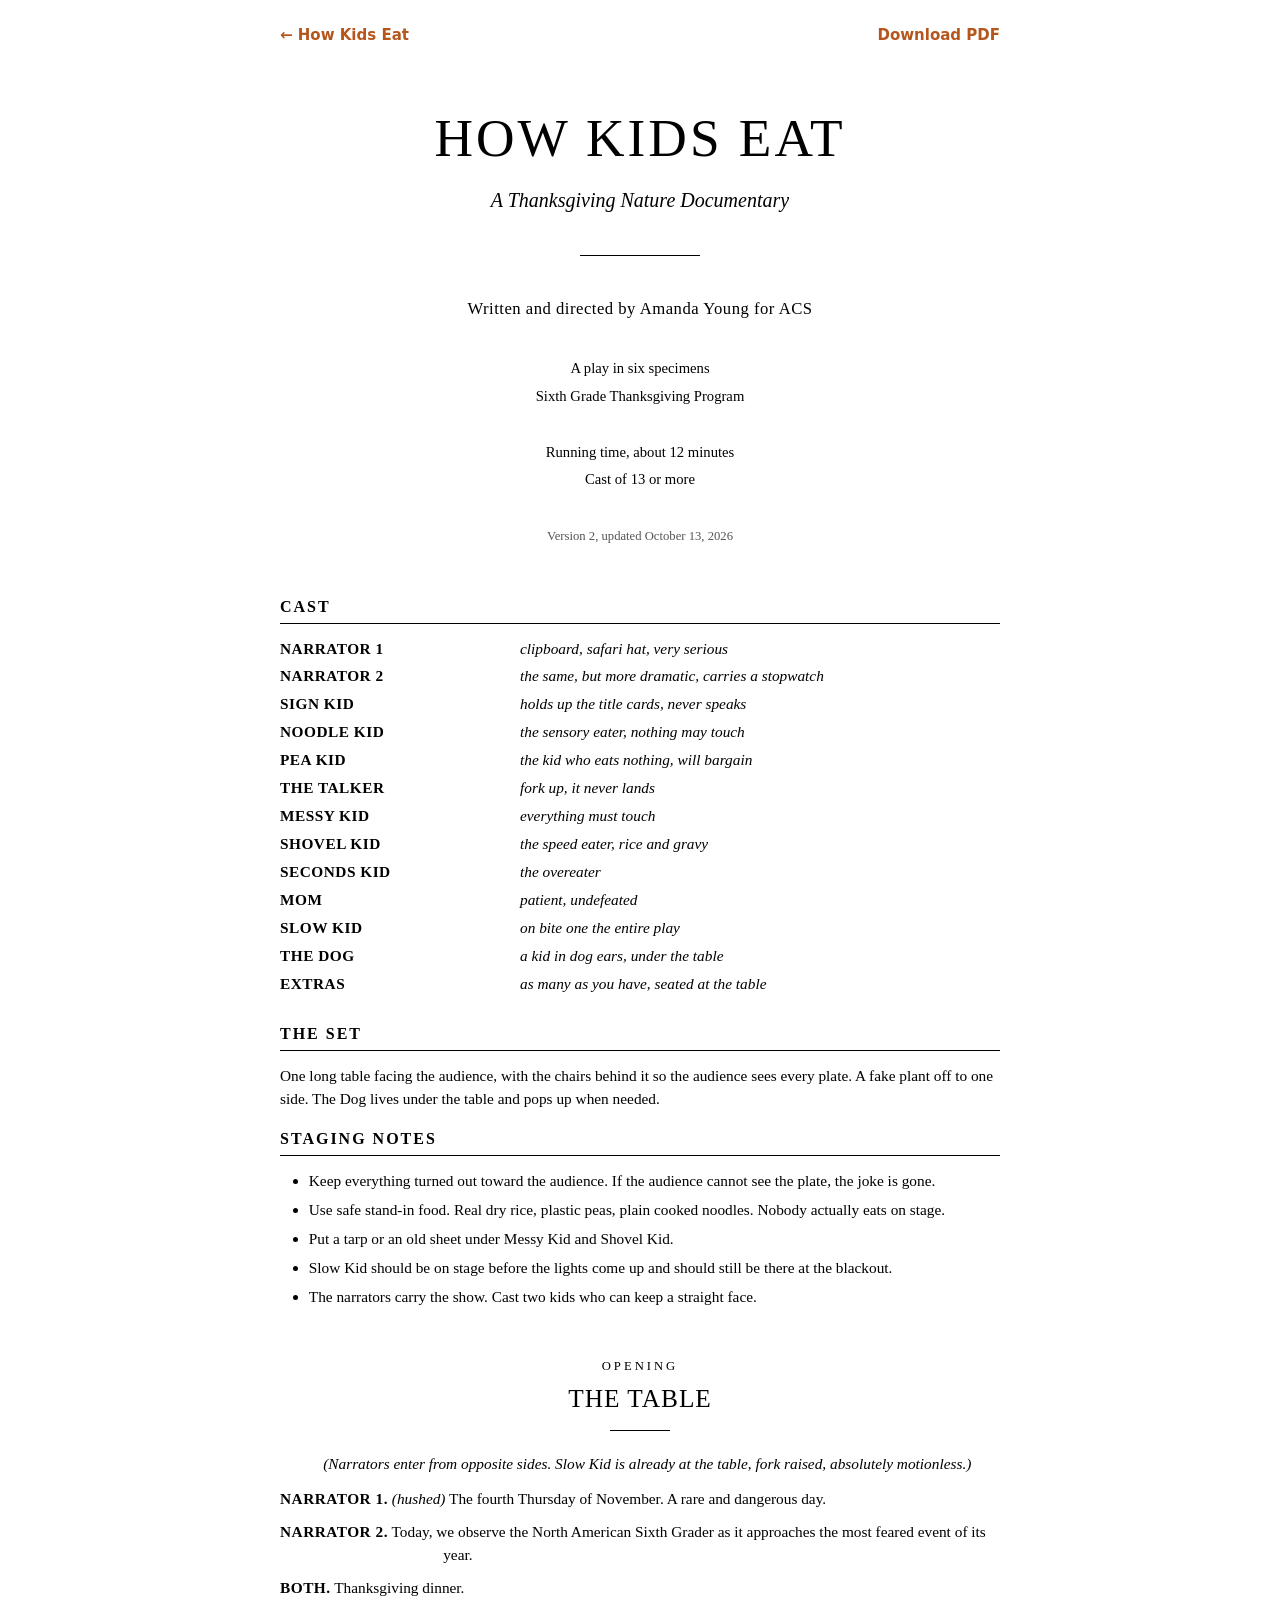
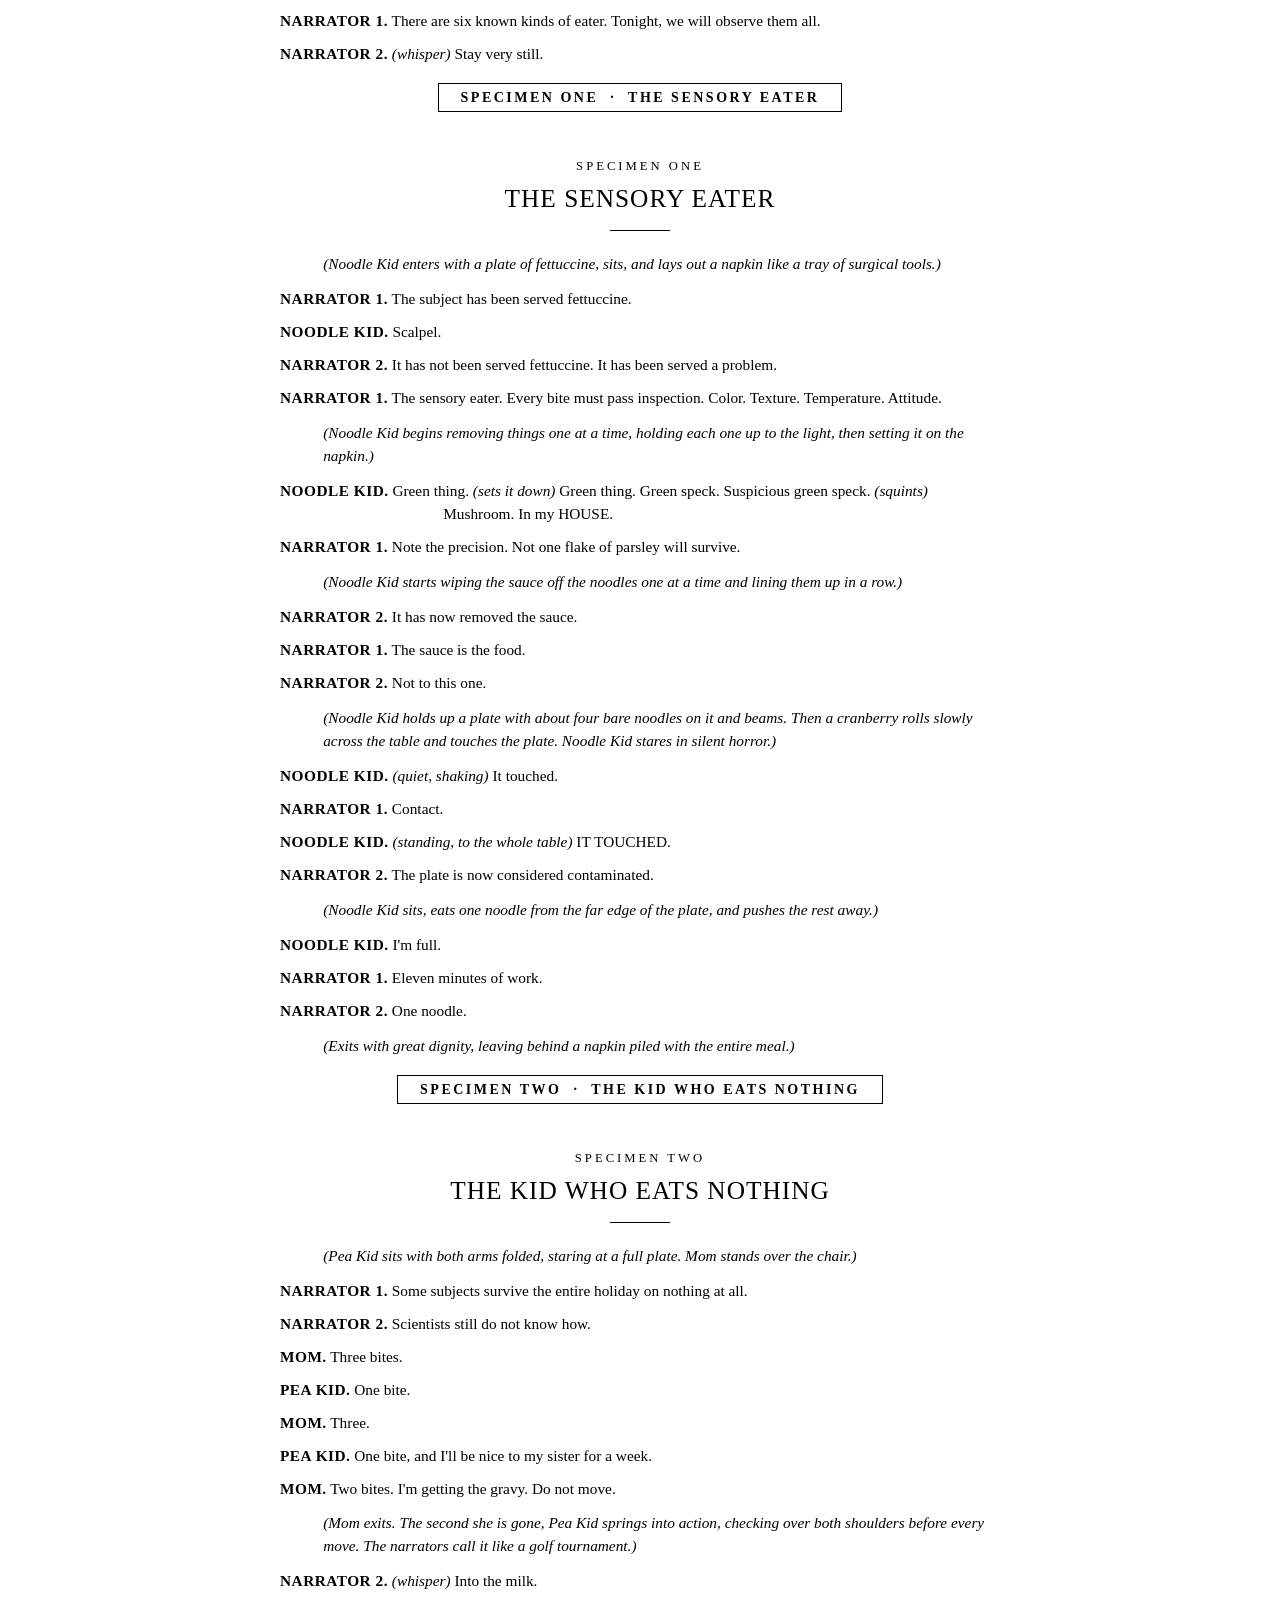
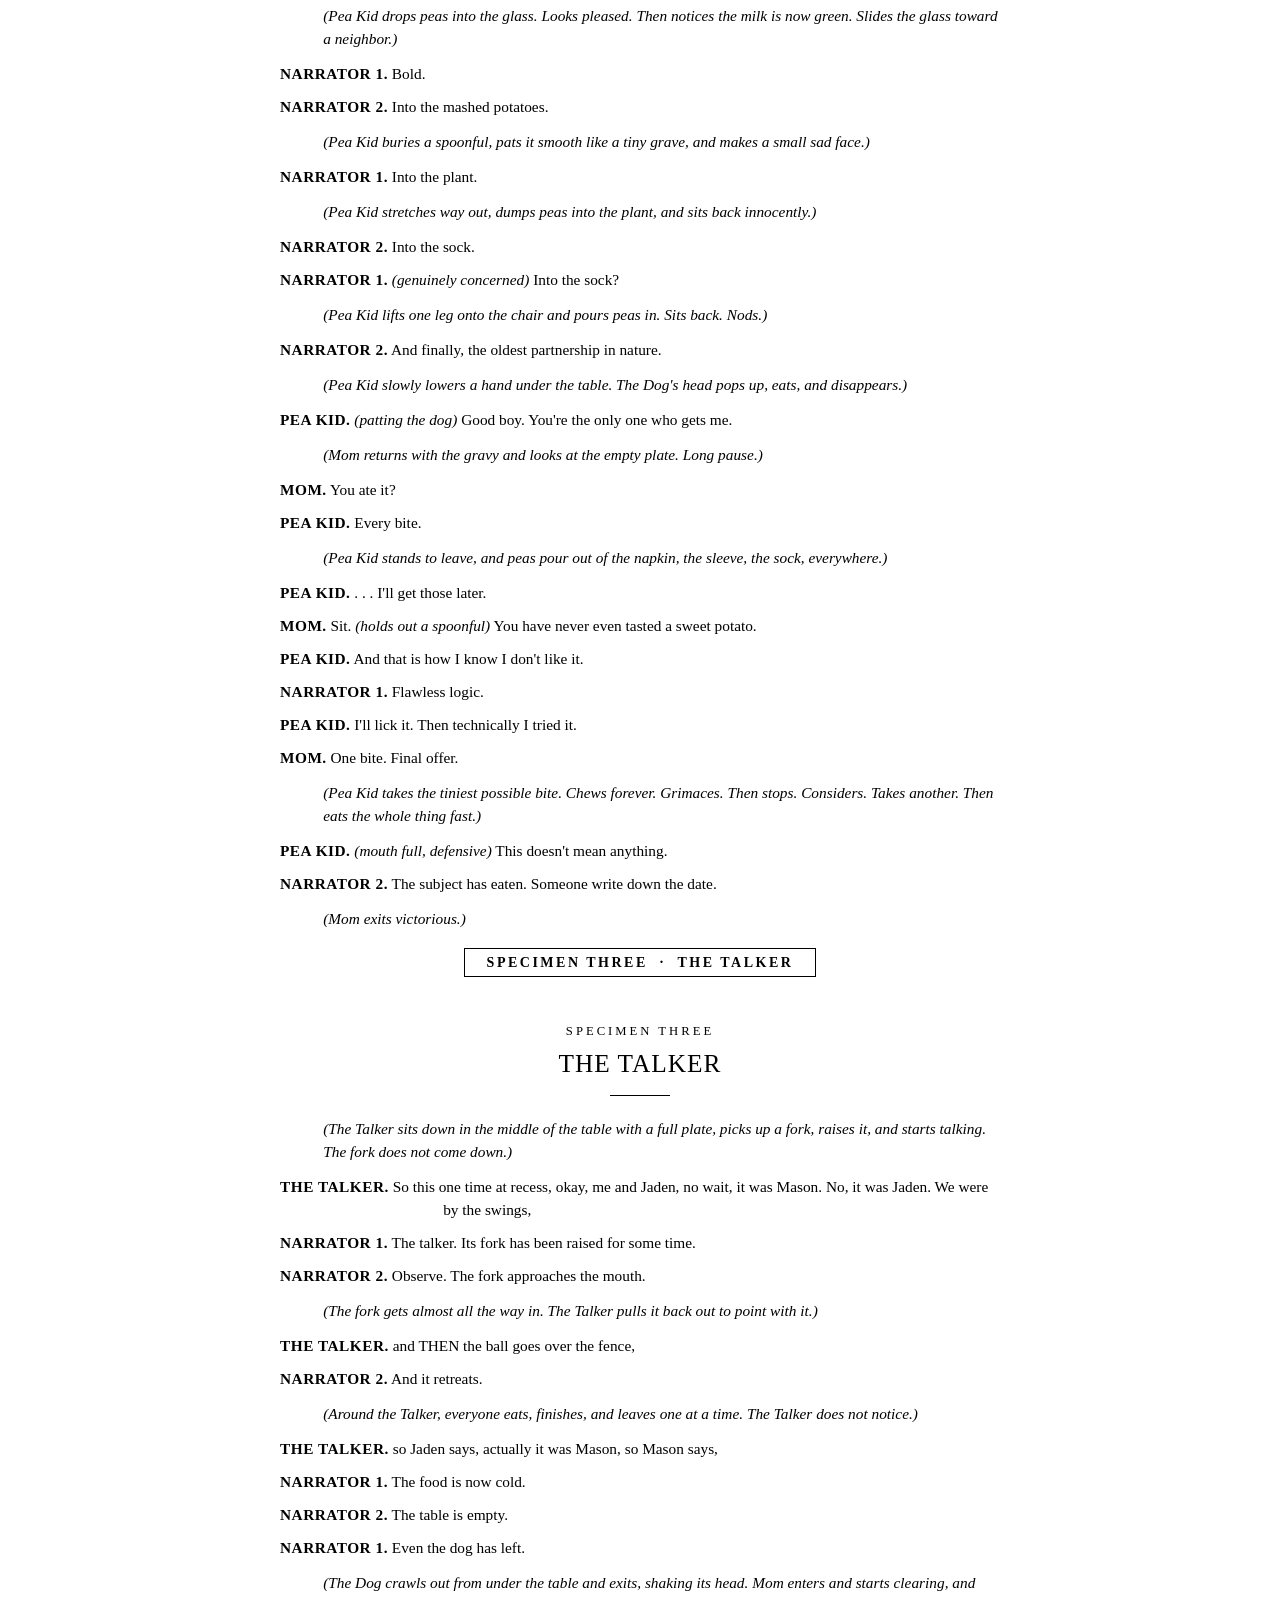
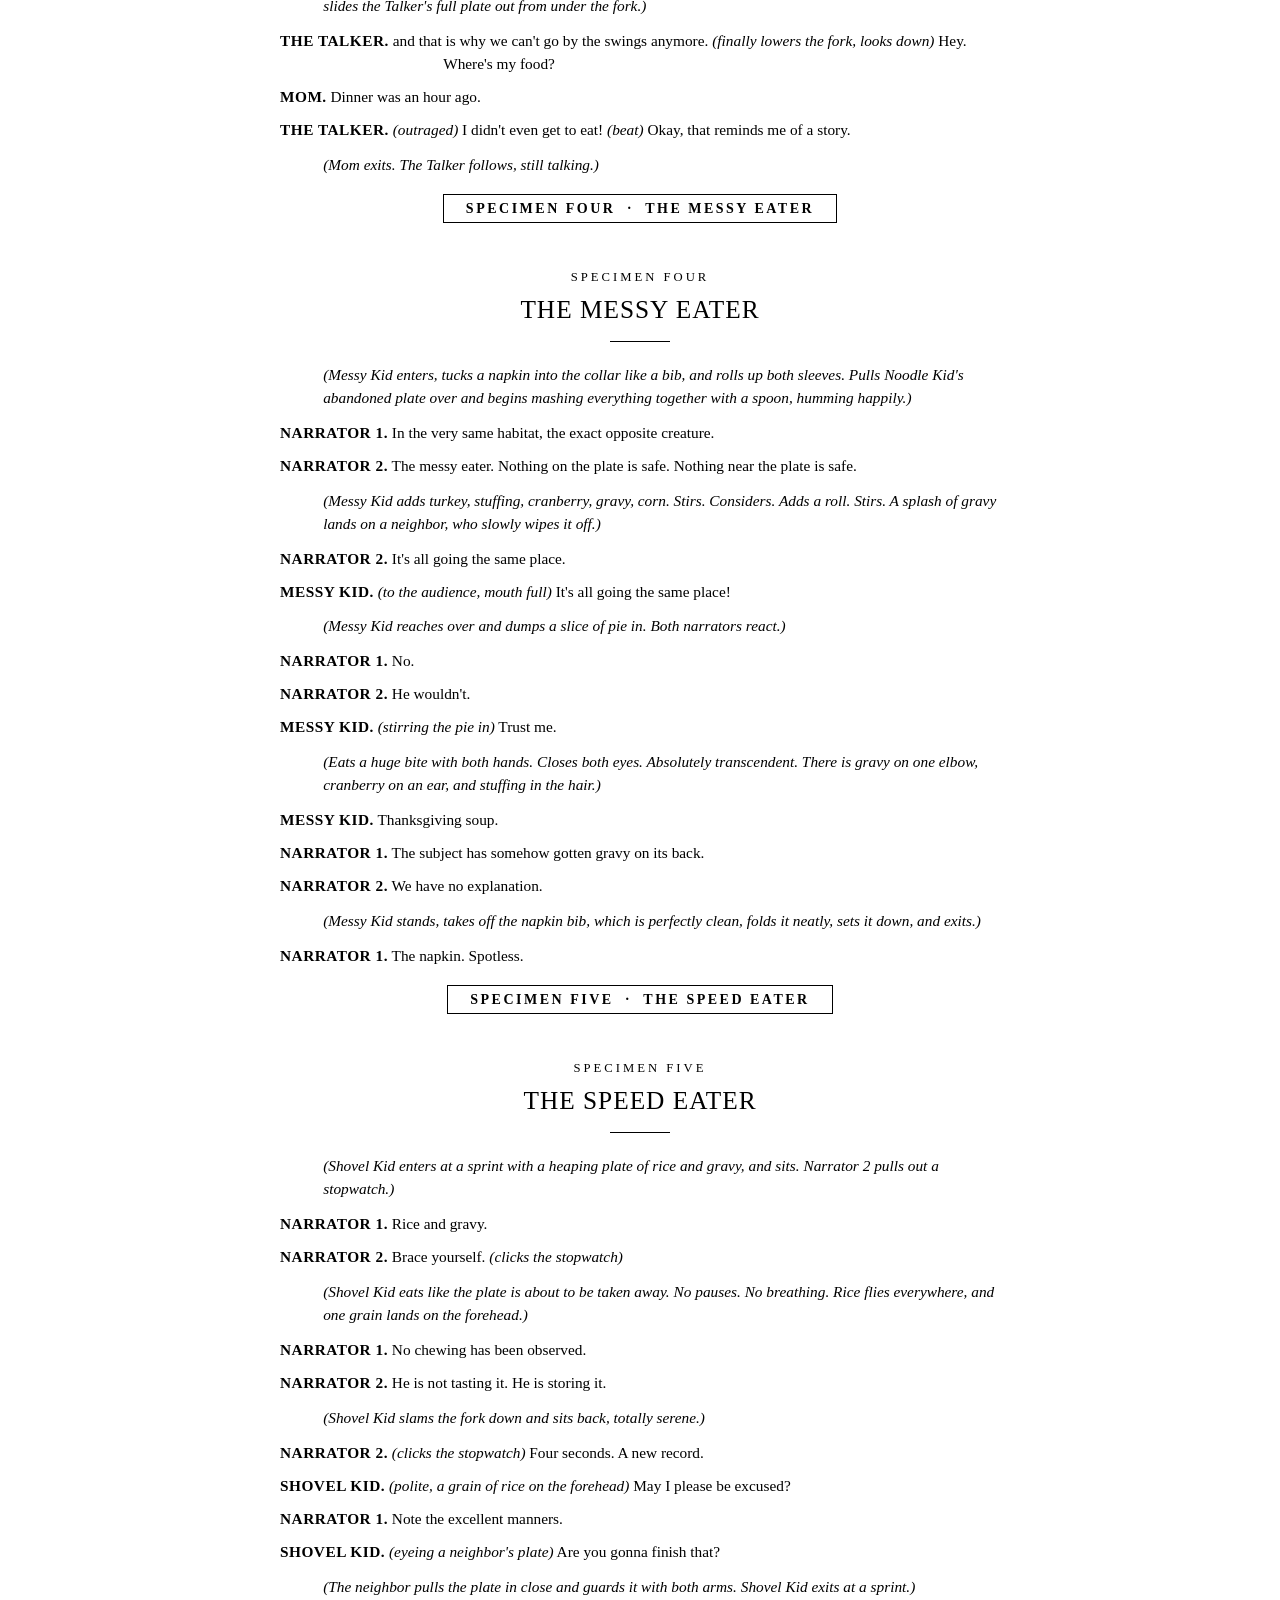
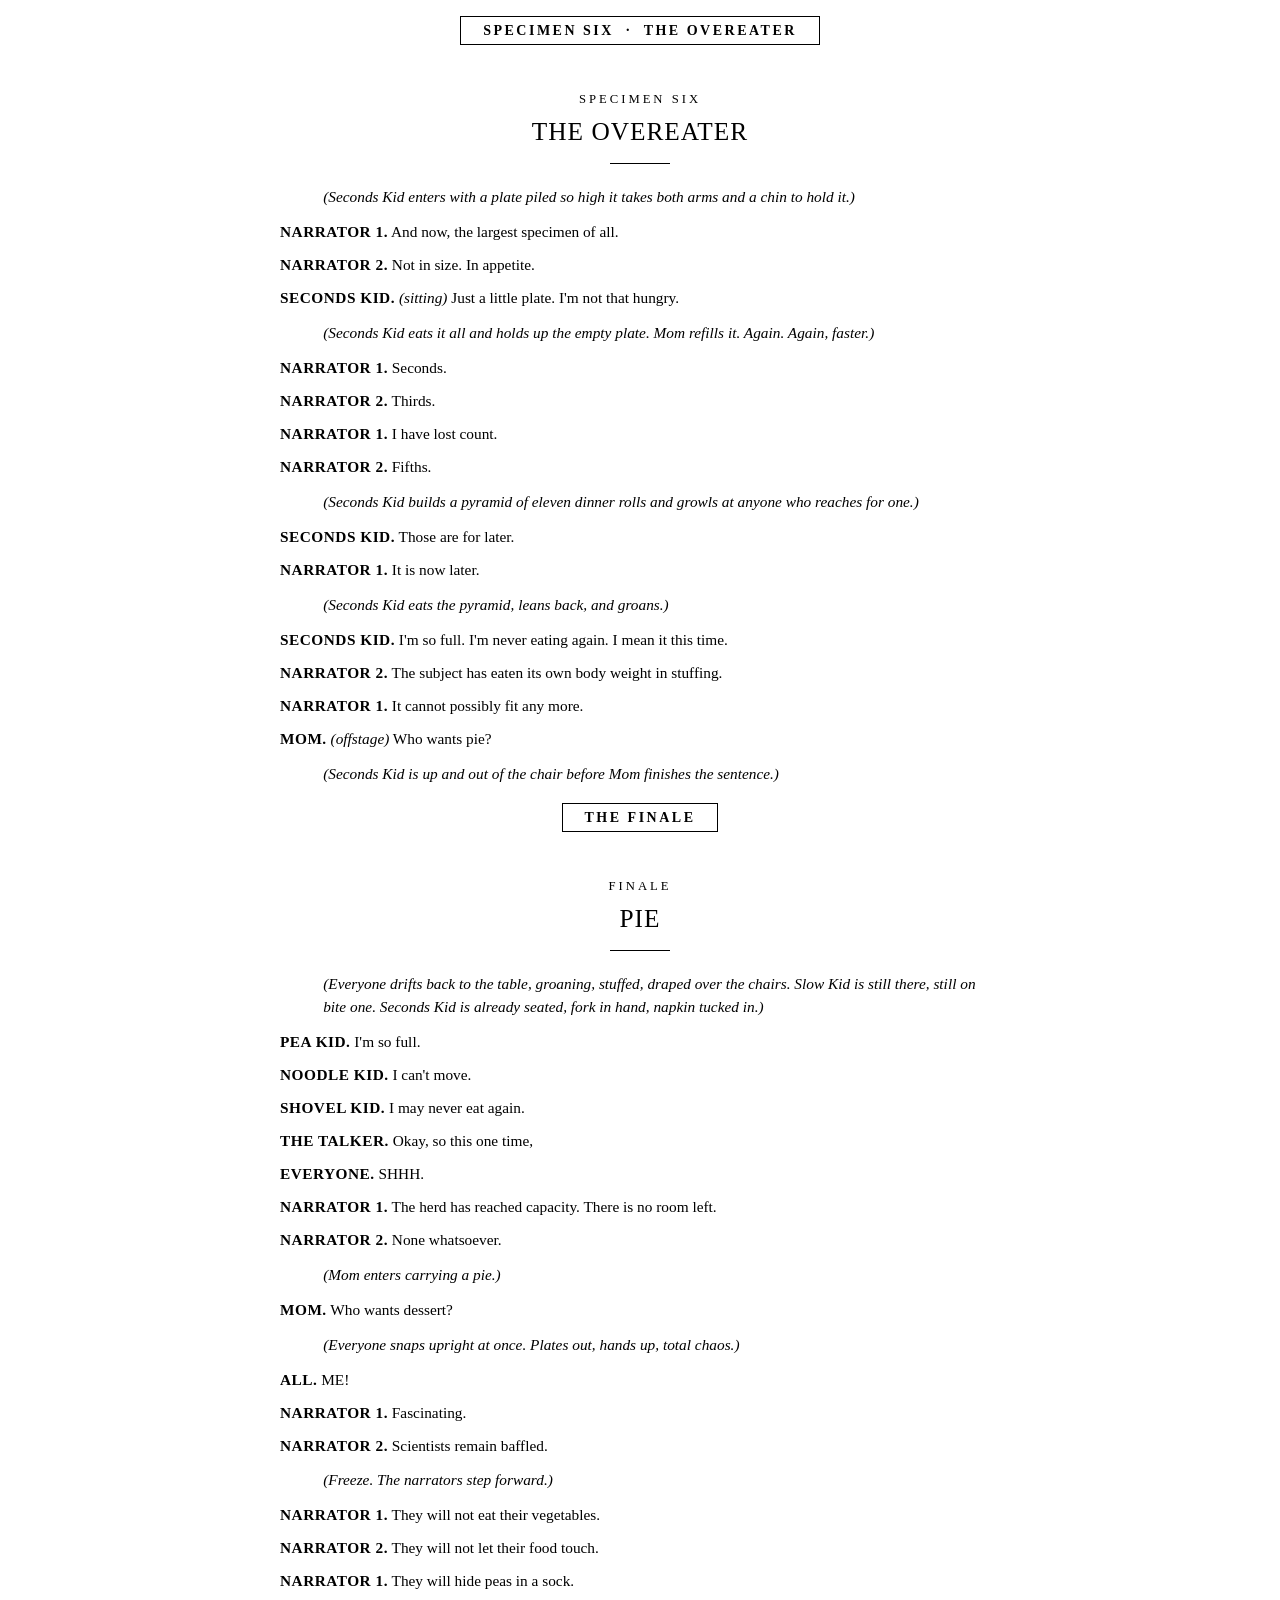
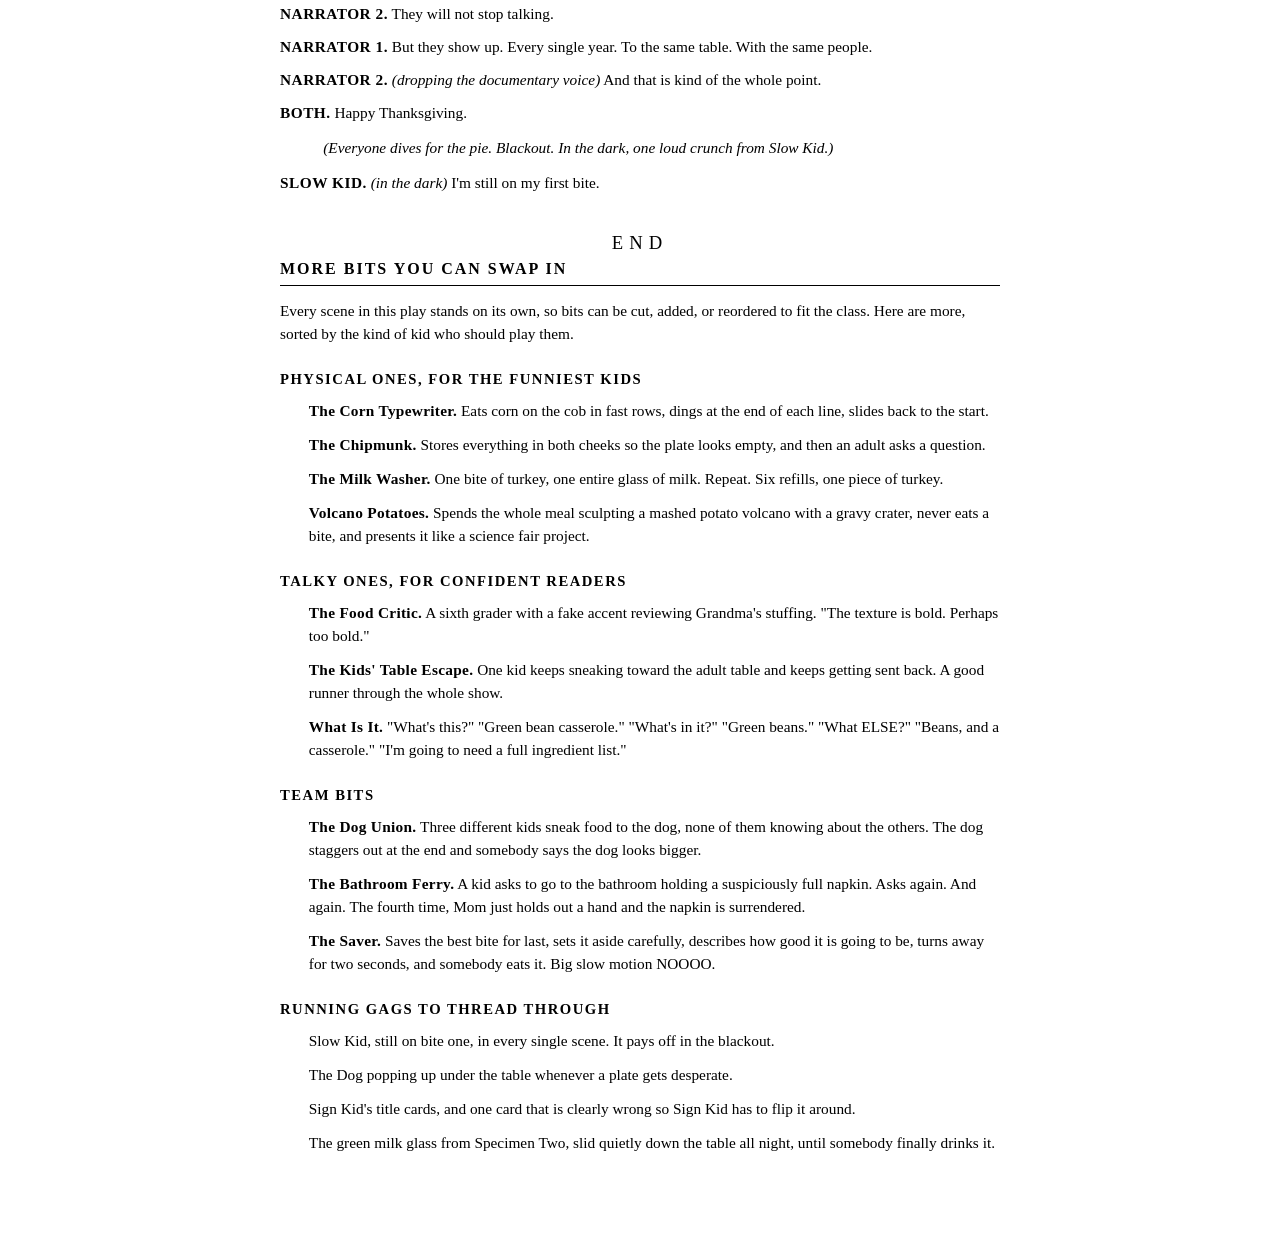
==== play.html @ e1b840bb "Version 2: six eaters, notes for Andrew and Amanda, PDF built from the web script" ====
<!doctype html>
<html>
<head>
<meta charset="utf-8">
<meta name="viewport" content="width=device-width, initial-scale=1">
<title>How Kids Eat</title>
<style>
  @page { size: letter; margin: 0.85in 0.9in 0.8in 0.9in; }

  body {
    font-family: "Palatino", "Palatino Linotype", Georgia, serif;
    font-size: 11.5pt;
    line-height: 1.5;
    color: #000;
    margin: 0;
  }

  /* ---------- title page ---------- */
  .title-page {
    height: 8.6in;
    display: flex;
    flex-direction: column;
    justify-content: center;
    text-align: center;
    page-break-after: always;
  }
  .title-page h1 {
    font-size: 40pt;
    letter-spacing: 3px;
    margin: 0 0 6px 0;
    font-weight: normal;
  }
  .title-page .sub {
    font-size: 15pt;
    font-style: italic;
    margin-bottom: 40px;
  }
  .title-page .rule {
    width: 120px;
    border-top: 1px solid #000;
    margin: 0 auto 40px auto;
  }
  .title-page .meta {
    font-size: 11pt;
    line-height: 1.9;
  }
  .title-page .credit {
    font-size: 12.5pt;
    margin-bottom: 34px;
    letter-spacing: 0.5px;
  }

  /* ---------- front matter ---------- */
  h2.section {
    font-size: 12pt;
    letter-spacing: 2px;
    text-transform: uppercase;
    border-bottom: 1px solid #000;
    padding-bottom: 4px;
    margin: 0 0 14px 0;
  }
  .cast { margin-bottom: 26px; }
  .cast .row {
    display: flex;
    margin-bottom: 5px;
    page-break-inside: avoid;
  }
  .cast .who {
    font-weight: bold;
    text-transform: uppercase;
    letter-spacing: 0.5px;
    width: 2.5in;
    flex: none;
  }
  .cast .what { font-style: italic; }
  .note { margin-bottom: 16px; }
  .note b { letter-spacing: 0.5px; }

  /* ---------- scenes ---------- */
  .scene { page-break-before: always; }
  .scene-head {
    text-align: center;
    margin-bottom: 22px;
  }
  .scene-head .kicker {
    font-size: 9.5pt;
    letter-spacing: 3px;
    text-transform: uppercase;
  }
  .scene-head .name {
    font-size: 19pt;
    letter-spacing: 1px;
    text-transform: uppercase;
    margin-top: 4px;
  }
  .scene-head .bar {
    width: 60px;
    border-top: 1px solid #000;
    margin: 12px auto 0 auto;
  }

  .dir {
    font-style: italic;
    margin: 12px 0 12px 0.45in;
    page-break-inside: avoid;
  }

  .line {
    margin: 0 0 10px 0;
    padding-left: 1.7in;
    text-indent: -1.7in;
    page-break-inside: avoid;
  }
  .line .c {
    font-weight: bold;
    text-transform: uppercase;
    letter-spacing: 0.5px;
  }
  .line .p { font-style: italic; }

  .card {
    text-align: center;
    margin: 20px 0;
    page-break-inside: avoid;
  }
  .card span {
    border: 1.5px solid #000;
    padding: 6px 22px;
    font-size: 10.5pt;
    letter-spacing: 2.5px;
    text-transform: uppercase;
    font-weight: bold;
  }

  .end {
    text-align: center;
    letter-spacing: 6px;
    font-size: 14pt;
    margin-top: 34px;
  }

  /* ---------- back matter ---------- */
  .extras { page-break-before: always; }
  h3.group {
    font-size: 11pt;
    letter-spacing: 1.5px;
    text-transform: uppercase;
    margin: 22px 0 10px 0;
  }
  .bit {
    margin-bottom: 11px;
    padding-left: 0.3in;
    page-break-inside: avoid;
  }
  .bit b { letter-spacing: 0.3px; }
  ul.plain { margin: 6px 0 0 0.3in; padding: 0; }
  ul.plain li { margin-bottom: 6px; }

  .stamp { font-size: 9.5pt; color: #555; }
  .pen, .notes, #notesbar { display: none; }

  @media screen {
    body { max-width: 720px; margin: 0 auto; padding: 24px 18px 80px; }
    .title-page { height: auto; min-height: 60vh; }
    .scene { margin-top: 48px; }
    .topnav { display: flex; justify-content: space-between; font-family: -apple-system, system-ui, sans-serif; font-size: 15px; margin-bottom: 8px; }
    .topnav a { color: #b5561d; text-decoration: none; font-weight: 600; }

    body.pencils .pen { display: inline-block; }
    .pen { margin-left: 6px; border: 0; background: none; color: #b5561d; font-size: 16px; padding: 2px 6px; cursor: pointer; text-indent: 0; }
    .notes { display: block; text-indent: 0; padding-left: 0; margin: 4px 0 10px; }
    .notes:empty { display: none; }
    .n { font-family: -apple-system, system-ui, sans-serif; font-size: 14px; font-style: normal; background: #fff4c2; border-left: 3px solid #e0b000; border-radius: 6px; padding: 6px 10px; margin: 4px 0; text-indent: 0; }
    .n b { margin-right: 4px; }
    .n .old { color: #8a6d00; font-size: 12px; display: block; }
    .n button { float: right; border: 0; background: none; color: #a33; font-size: 14px; cursor: pointer; }
    #notesbar { display: block; position: sticky; top: 0; z-index: 5; background: #fff4c2; border-radius: 8px; padding: 8px 12px; margin-bottom: 14px; font-family: -apple-system, system-ui, sans-serif; font-size: 14px; }
    #notesbar:empty { display: none; }
  }
  @media screen and (max-width: 600px) {
    .title-page h1 { font-size: 30pt; }
    .cast .row { display: block; margin-bottom: 9px; }
    .cast .who { width: auto; }
    .line { padding-left: 0; text-indent: 0; }
    .dir { margin-left: 0.2in; }
  }
  @media print { .topnav, .pen, .notes, #notesbar { display: none !important; } }
</style>
</head>
<body>
<div class="topnav"><a href="./">&larr; How Kids Eat</a><a href="How-Kids-Eat.pdf?v=2" download="How Kids Eat.pdf">Download PDF</a></div>
<div id="notesbar"></div>

<!-- ============ TITLE PAGE ============ -->
<div class="title-page">
  <h1>HOW KIDS EAT</h1>
  <div class="sub">A Thanksgiving Nature Documentary</div>
  <div class="rule"></div>
  <div class="credit">Written and directed by Amanda Young for ACS</div>
  <div class="meta">
    A play in six specimens<br>
    Sixth Grade Thanksgiving Program<br><br>
    Running time, about 12 minutes<br>
    Cast of 13 or more<br><br>
    <span class="stamp" id="stamp">Version 2, updated October 13, 2026</span>
  </div>
</div>

<!-- ============ FRONT MATTER ============ -->
<h2 class="section">Cast</h2>
<div class="cast">
  <div class="row"><div class="who">Narrator 1</div><div class="what">clipboard, safari hat, very serious</div></div>
  <div class="row"><div class="who">Narrator 2</div><div class="what">the same, but more dramatic, carries a stopwatch</div></div>
  <div class="row"><div class="who">Sign Kid</div><div class="what">holds up the title cards, never speaks</div></div>
  <div class="row"><div class="who">Noodle Kid</div><div class="what">the sensory eater, nothing may touch</div></div>
  <div class="row"><div class="who">Pea Kid</div><div class="what">the kid who eats nothing, will bargain</div></div>
  <div class="row"><div class="who">The Talker</div><div class="what">fork up, it never lands</div></div>
  <div class="row"><div class="who">Messy Kid</div><div class="what">everything must touch</div></div>
  <div class="row"><div class="who">Shovel Kid</div><div class="what">the speed eater, rice and gravy</div></div>
  <div class="row"><div class="who">Seconds Kid</div><div class="what">the overeater</div></div>
  <div class="row"><div class="who">Mom</div><div class="what">patient, undefeated</div></div>
  <div class="row"><div class="who">Slow Kid</div><div class="what">on bite one the entire play</div></div>
  <div class="row"><div class="who">The Dog</div><div class="what">a kid in dog ears, under the table</div></div>
  <div class="row"><div class="who">Extras</div><div class="what">as many as you have, seated at the table</div></div>
</div>

<h2 class="section">The Set</h2>
<div class="note">
  One long table facing the audience, with the chairs behind it so the audience sees
  every plate. A fake plant off to one side. The Dog lives under the table and pops up
  when needed.
</div>

<h2 class="section">Staging Notes</h2>
<div class="note">
  <ul class="plain">
    <li>Keep everything turned out toward the audience. If the audience cannot see the plate, the joke is gone.</li>
    <li>Use safe stand-in food. Real dry rice, plastic peas, plain cooked noodles. Nobody actually eats on stage.</li>
    <li>Put a tarp or an old sheet under Messy Kid and Shovel Kid.</li>
    <li>Slow Kid should be on stage before the lights come up and should still be there at the blackout.</li>
    <li>The narrators carry the show. Cast two kids who can keep a straight face.</li>
  </ul>
</div>

<!-- ============ OPENING ============ -->
<div class="scene">
  <div class="scene-head">
    <div class="kicker">Opening</div>
    <div class="name">The Table</div>
    <div class="bar"></div>
  </div>

  <div class="dir">(Narrators enter from opposite sides. Slow Kid is already at the table, fork raised, absolutely motionless.)</div>

  <p class="line"><span class="c">Narrator 1.</span> <span class="p">(hushed)</span> The fourth Thursday of November. A rare and dangerous day.</p>
  <p class="line"><span class="c">Narrator 2.</span> Today, we observe the North American Sixth Grader as it approaches the most feared event of its year.</p>
  <p class="line"><span class="c">Both.</span> Thanksgiving dinner.</p>
  <p class="line"><span class="c">Narrator 1.</span> There are six known kinds of eater. Tonight, we will observe them all.</p>
  <p class="line"><span class="c">Narrator 2.</span> <span class="p">(whisper)</span> Stay very still.</p>

  <div class="card"><span>Specimen One &nbsp;&middot;&nbsp; The Sensory Eater</span></div>
</div>

<!-- ============ SPECIMEN 1 ============ -->
<div class="scene">
  <div class="scene-head">
    <div class="kicker">Specimen One</div>
    <div class="name">The Sensory Eater</div>
    <div class="bar"></div>
  </div>

  <div class="dir">(Noodle Kid enters with a plate of fettuccine, sits, and lays out a napkin like a tray of surgical tools.)</div>

  <p class="line"><span class="c">Narrator 1.</span> The subject has been served fettuccine.</p>
  <p class="line"><span class="c">Noodle Kid.</span> Scalpel.</p>
  <p class="line"><span class="c">Narrator 2.</span> It has not been served fettuccine. It has been served a problem.</p>
  <p class="line"><span class="c">Narrator 1.</span> The sensory eater. Every bite must pass inspection. Color. Texture. Temperature. Attitude.</p>

  <div class="dir">(Noodle Kid begins removing things one at a time, holding each one up to the light, then setting it on the napkin.)</div>

  <p class="line"><span class="c">Noodle Kid.</span> Green thing. <span class="p">(sets it down)</span> Green thing. Green speck. Suspicious green speck. <span class="p">(squints)</span> Mushroom. In my HOUSE.</p>
  <p class="line"><span class="c">Narrator 1.</span> Note the precision. Not one flake of parsley will survive.</p>

  <div class="dir">(Noodle Kid starts wiping the sauce off the noodles one at a time and lining them up in a row.)</div>

  <p class="line"><span class="c">Narrator 2.</span> It has now removed the sauce.</p>
  <p class="line"><span class="c">Narrator 1.</span> The sauce is the food.</p>
  <p class="line"><span class="c">Narrator 2.</span> Not to this one.</p>

  <div class="dir">(Noodle Kid holds up a plate with about four bare noodles on it and beams. Then a cranberry rolls slowly across the table and touches the plate. Noodle Kid stares in silent horror.)</div>

  <p class="line"><span class="c">Noodle Kid.</span> <span class="p">(quiet, shaking)</span> It touched.</p>
  <p class="line"><span class="c">Narrator 1.</span> Contact.</p>
  <p class="line"><span class="c">Noodle Kid.</span> <span class="p">(standing, to the whole table)</span> IT TOUCHED.</p>
  <p class="line"><span class="c">Narrator 2.</span> The plate is now considered contaminated.</p>

  <div class="dir">(Noodle Kid sits, eats one noodle from the far edge of the plate, and pushes the rest away.)</div>

  <p class="line"><span class="c">Noodle Kid.</span> I'm full.</p>
  <p class="line"><span class="c">Narrator 1.</span> Eleven minutes of work.</p>
  <p class="line"><span class="c">Narrator 2.</span> One noodle.</p>

  <div class="dir">(Exits with great dignity, leaving behind a napkin piled with the entire meal.)</div>

  <div class="card"><span>Specimen Two &nbsp;&middot;&nbsp; The Kid Who Eats Nothing</span></div>
</div>

<!-- ============ SPECIMEN 2 ============ -->
<div class="scene">
  <div class="scene-head">
    <div class="kicker">Specimen Two</div>
    <div class="name">The Kid Who Eats Nothing</div>
    <div class="bar"></div>
  </div>

  <div class="dir">(Pea Kid sits with both arms folded, staring at a full plate. Mom stands over the chair.)</div>

  <p class="line"><span class="c">Narrator 1.</span> Some subjects survive the entire holiday on nothing at all.</p>
  <p class="line"><span class="c">Narrator 2.</span> Scientists still do not know how.</p>
  <p class="line"><span class="c">Mom.</span> Three bites.</p>
  <p class="line"><span class="c">Pea Kid.</span> One bite.</p>
  <p class="line"><span class="c">Mom.</span> Three.</p>
  <p class="line"><span class="c">Pea Kid.</span> One bite, and I'll be nice to my sister for a week.</p>
  <p class="line"><span class="c">Mom.</span> Two bites. I'm getting the gravy. Do not move.</p>

  <div class="dir">(Mom exits. The second she is gone, Pea Kid springs into action, checking over both shoulders before every move. The narrators call it like a golf tournament.)</div>

  <p class="line"><span class="c">Narrator 2.</span> <span class="p">(whisper)</span> Into the milk.</p>

  <div class="dir">(Pea Kid drops peas into the glass. Looks pleased. Then notices the milk is now green. Slides the glass toward a neighbor.)</div>

  <p class="line"><span class="c">Narrator 1.</span> Bold.</p>
  <p class="line"><span class="c">Narrator 2.</span> Into the mashed potatoes.</p>

  <div class="dir">(Pea Kid buries a spoonful, pats it smooth like a tiny grave, and makes a small sad face.)</div>

  <p class="line"><span class="c">Narrator 1.</span> Into the plant.</p>

  <div class="dir">(Pea Kid stretches way out, dumps peas into the plant, and sits back innocently.)</div>

  <p class="line"><span class="c">Narrator 2.</span> Into the sock.</p>
  <p class="line"><span class="c">Narrator 1.</span> <span class="p">(genuinely concerned)</span> Into the sock?</p>

  <div class="dir">(Pea Kid lifts one leg onto the chair and pours peas in. Sits back. Nods.)</div>

  <p class="line"><span class="c">Narrator 2.</span> And finally, the oldest partnership in nature.</p>

  <div class="dir">(Pea Kid slowly lowers a hand under the table. The Dog's head pops up, eats, and disappears.)</div>

  <p class="line"><span class="c">Pea Kid.</span> <span class="p">(patting the dog)</span> Good boy. You're the only one who gets me.</p>

  <div class="dir">(Mom returns with the gravy and looks at the empty plate. Long pause.)</div>

  <p class="line"><span class="c">Mom.</span> You ate it?</p>
  <p class="line"><span class="c">Pea Kid.</span> Every bite.</p>

  <div class="dir">(Pea Kid stands to leave, and peas pour out of the napkin, the sleeve, the sock, everywhere.)</div>

  <p class="line"><span class="c">Pea Kid.</span> . . . I'll get those later.</p>
  <p class="line"><span class="c">Mom.</span> Sit. <span class="p">(holds out a spoonful)</span> You have never even tasted a sweet potato.</p>
  <p class="line"><span class="c">Pea Kid.</span> And that is how I know I don't like it.</p>
  <p class="line"><span class="c">Narrator 1.</span> Flawless logic.</p>
  <p class="line"><span class="c">Pea Kid.</span> I'll lick it. Then technically I tried it.</p>
  <p class="line"><span class="c">Mom.</span> One bite. Final offer.</p>

  <div class="dir">(Pea Kid takes the tiniest possible bite. Chews forever. Grimaces. Then stops. Considers. Takes another. Then eats the whole thing fast.)</div>

  <p class="line"><span class="c">Pea Kid.</span> <span class="p">(mouth full, defensive)</span> This doesn't mean anything.</p>
  <p class="line"><span class="c">Narrator 2.</span> The subject has eaten. Someone write down the date.</p>

  <div class="dir">(Mom exits victorious.)</div>

  <div class="card"><span>Specimen Three &nbsp;&middot;&nbsp; The Talker</span></div>
</div>

<!-- ============ SPECIMEN 3 ============ -->
<div class="scene">
  <div class="scene-head">
    <div class="kicker">Specimen Three</div>
    <div class="name">The Talker</div>
    <div class="bar"></div>
  </div>

  <div class="dir">(The Talker sits down in the middle of the table with a full plate, picks up a fork, raises it, and starts talking. The fork does not come down.)</div>

  <p class="line"><span class="c">The Talker.</span> So this one time at recess, okay, me and Jaden, no wait, it was Mason. No, it was Jaden. We were by the swings,</p>
  <p class="line"><span class="c">Narrator 1.</span> The talker. Its fork has been raised for some time.</p>
  <p class="line"><span class="c">Narrator 2.</span> Observe. The fork approaches the mouth.</p>

  <div class="dir">(The fork gets almost all the way in. The Talker pulls it back out to point with it.)</div>

  <p class="line"><span class="c">The Talker.</span> and THEN the ball goes over the fence,</p>
  <p class="line"><span class="c">Narrator 2.</span> And it retreats.</p>

  <div class="dir">(Around the Talker, everyone eats, finishes, and leaves one at a time. The Talker does not notice.)</div>

  <p class="line"><span class="c">The Talker.</span> so Jaden says, actually it was Mason, so Mason says,</p>
  <p class="line"><span class="c">Narrator 1.</span> The food is now cold.</p>
  <p class="line"><span class="c">Narrator 2.</span> The table is empty.</p>
  <p class="line"><span class="c">Narrator 1.</span> Even the dog has left.</p>

  <div class="dir">(The Dog crawls out from under the table and exits, shaking its head. Mom enters and starts clearing, and slides the Talker's full plate out from under the fork.)</div>

  <p class="line"><span class="c">The Talker.</span> and that is why we can't go by the swings anymore. <span class="p">(finally lowers the fork, looks down)</span> Hey. Where's my food?</p>
  <p class="line"><span class="c">Mom.</span> Dinner was an hour ago.</p>
  <p class="line"><span class="c">The Talker.</span> <span class="p">(outraged)</span> I didn't even get to eat! <span class="p">(beat)</span> Okay, that reminds me of a story.</p>

  <div class="dir">(Mom exits. The Talker follows, still talking.)</div>

  <div class="card"><span>Specimen Four &nbsp;&middot;&nbsp; The Messy Eater</span></div>
</div>

<!-- ============ SPECIMEN 4 ============ -->
<div class="scene">
  <div class="scene-head">
    <div class="kicker">Specimen Four</div>
    <div class="name">The Messy Eater</div>
    <div class="bar"></div>
  </div>

  <div class="dir">(Messy Kid enters, tucks a napkin into the collar like a bib, and rolls up both sleeves. Pulls Noodle Kid's abandoned plate over and begins mashing everything together with a spoon, humming happily.)</div>

  <p class="line"><span class="c">Narrator 1.</span> In the very same habitat, the exact opposite creature.</p>
  <p class="line"><span class="c">Narrator 2.</span> The messy eater. Nothing on the plate is safe. Nothing near the plate is safe.</p>

  <div class="dir">(Messy Kid adds turkey, stuffing, cranberry, gravy, corn. Stirs. Considers. Adds a roll. Stirs. A splash of gravy lands on a neighbor, who slowly wipes it off.)</div>

  <p class="line"><span class="c">Narrator 2.</span> It's all going the same place.</p>
  <p class="line"><span class="c">Messy Kid.</span> <span class="p">(to the audience, mouth full)</span> It's all going the same place!</p>

  <div class="dir">(Messy Kid reaches over and dumps a slice of pie in. Both narrators react.)</div>

  <p class="line"><span class="c">Narrator 1.</span> No.</p>
  <p class="line"><span class="c">Narrator 2.</span> He wouldn't.</p>
  <p class="line"><span class="c">Messy Kid.</span> <span class="p">(stirring the pie in)</span> Trust me.</p>

  <div class="dir">(Eats a huge bite with both hands. Closes both eyes. Absolutely transcendent. There is gravy on one elbow, cranberry on an ear, and stuffing in the hair.)</div>

  <p class="line"><span class="c">Messy Kid.</span> Thanksgiving soup.</p>
  <p class="line"><span class="c">Narrator 1.</span> The subject has somehow gotten gravy on its back.</p>
  <p class="line"><span class="c">Narrator 2.</span> We have no explanation.</p>

  <div class="dir">(Messy Kid stands, takes off the napkin bib, which is perfectly clean, folds it neatly, sets it down, and exits.)</div>

  <p class="line"><span class="c">Narrator 1.</span> The napkin. Spotless.</p>

  <div class="card"><span>Specimen Five &nbsp;&middot;&nbsp; The Speed Eater</span></div>
</div>

<!-- ============ SPECIMEN 5 ============ -->
<div class="scene">
  <div class="scene-head">
    <div class="kicker">Specimen Five</div>
    <div class="name">The Speed Eater</div>
    <div class="bar"></div>
  </div>

  <div class="dir">(Shovel Kid enters at a sprint with a heaping plate of rice and gravy, and sits. Narrator 2 pulls out a stopwatch.)</div>

  <p class="line"><span class="c">Narrator 1.</span> Rice and gravy.</p>
  <p class="line"><span class="c">Narrator 2.</span> Brace yourself. <span class="p">(clicks the stopwatch)</span></p>

  <div class="dir">(Shovel Kid eats like the plate is about to be taken away. No pauses. No breathing. Rice flies everywhere, and one grain lands on the forehead.)</div>

  <p class="line"><span class="c">Narrator 1.</span> No chewing has been observed.</p>
  <p class="line"><span class="c">Narrator 2.</span> He is not tasting it. He is storing it.</p>

  <div class="dir">(Shovel Kid slams the fork down and sits back, totally serene.)</div>

  <p class="line"><span class="c">Narrator 2.</span> <span class="p">(clicks the stopwatch)</span> Four seconds. A new record.</p>
  <p class="line"><span class="c">Shovel Kid.</span> <span class="p">(polite, a grain of rice on the forehead)</span> May I please be excused?</p>
  <p class="line"><span class="c">Narrator 1.</span> Note the excellent manners.</p>
  <p class="line"><span class="c">Shovel Kid.</span> <span class="p">(eyeing a neighbor's plate)</span> Are you gonna finish that?</p>

  <div class="dir">(The neighbor pulls the plate in close and guards it with both arms. Shovel Kid exits at a sprint.)</div>

  <div class="card"><span>Specimen Six &nbsp;&middot;&nbsp; The Overeater</span></div>
</div>

<!-- ============ SPECIMEN 6 ============ -->
<div class="scene">
  <div class="scene-head">
    <div class="kicker">Specimen Six</div>
    <div class="name">The Overeater</div>
    <div class="bar"></div>
  </div>

  <div class="dir">(Seconds Kid enters with a plate piled so high it takes both arms and a chin to hold it.)</div>

  <p class="line"><span class="c">Narrator 1.</span> And now, the largest specimen of all.</p>
  <p class="line"><span class="c">Narrator 2.</span> Not in size. In appetite.</p>
  <p class="line"><span class="c">Seconds Kid.</span> <span class="p">(sitting)</span> Just a little plate. I'm not that hungry.</p>

  <div class="dir">(Seconds Kid eats it all and holds up the empty plate. Mom refills it. Again. Again, faster.)</div>

  <p class="line"><span class="c">Narrator 1.</span> Seconds.</p>
  <p class="line"><span class="c">Narrator 2.</span> Thirds.</p>
  <p class="line"><span class="c">Narrator 1.</span> I have lost count.</p>
  <p class="line"><span class="c">Narrator 2.</span> Fifths.</p>

  <div class="dir">(Seconds Kid builds a pyramid of eleven dinner rolls and growls at anyone who reaches for one.)</div>

  <p class="line"><span class="c">Seconds Kid.</span> Those are for later.</p>
  <p class="line"><span class="c">Narrator 1.</span> It is now later.</p>

  <div class="dir">(Seconds Kid eats the pyramid, leans back, and groans.)</div>

  <p class="line"><span class="c">Seconds Kid.</span> I'm so full. I'm never eating again. I mean it this time.</p>
  <p class="line"><span class="c">Narrator 2.</span> The subject has eaten its own body weight in stuffing.</p>
  <p class="line"><span class="c">Narrator 1.</span> It cannot possibly fit any more.</p>
  <p class="line"><span class="c">Mom.</span> <span class="p">(offstage)</span> Who wants pie?</p>

  <div class="dir">(Seconds Kid is up and out of the chair before Mom finishes the sentence.)</div>

  <div class="card"><span>The Finale</span></div>
</div>

<!-- ============ FINALE ============ -->
<div class="scene">
  <div class="scene-head">
    <div class="kicker">Finale</div>
    <div class="name">Pie</div>
    <div class="bar"></div>
  </div>

  <div class="dir">(Everyone drifts back to the table, groaning, stuffed, draped over the chairs. Slow Kid is still there, still on bite one. Seconds Kid is already seated, fork in hand, napkin tucked in.)</div>

  <p class="line"><span class="c">Pea Kid.</span> I'm so full.</p>
  <p class="line"><span class="c">Noodle Kid.</span> I can't move.</p>
  <p class="line"><span class="c">Shovel Kid.</span> I may never eat again.</p>
  <p class="line"><span class="c">The Talker.</span> Okay, so this one time,</p>
  <p class="line"><span class="c">Everyone.</span> SHHH.</p>
  <p class="line"><span class="c">Narrator 1.</span> The herd has reached capacity. There is no room left.</p>
  <p class="line"><span class="c">Narrator 2.</span> None whatsoever.</p>

  <div class="dir">(Mom enters carrying a pie.)</div>

  <p class="line"><span class="c">Mom.</span> Who wants dessert?</p>

  <div class="dir">(Everyone snaps upright at once. Plates out, hands up, total chaos.)</div>

  <p class="line"><span class="c">All.</span> ME!</p>
  <p class="line"><span class="c">Narrator 1.</span> Fascinating.</p>
  <p class="line"><span class="c">Narrator 2.</span> Scientists remain baffled.</p>

  <div class="dir">(Freeze. The narrators step forward.)</div>

  <p class="line"><span class="c">Narrator 1.</span> They will not eat their vegetables.</p>
  <p class="line"><span class="c">Narrator 2.</span> They will not let their food touch.</p>
  <p class="line"><span class="c">Narrator 1.</span> They will hide peas in a sock.</p>
  <p class="line"><span class="c">Narrator 2.</span> They will not stop talking.</p>
  <p class="line"><span class="c">Narrator 1.</span> But they show up. Every single year. To the same table. With the same people.</p>
  <p class="line"><span class="c">Narrator 2.</span> <span class="p">(dropping the documentary voice)</span> And that is kind of the whole point.</p>
  <p class="line"><span class="c">Both.</span> Happy Thanksgiving.</p>

  <div class="dir">(Everyone dives for the pie. Blackout. In the dark, one loud crunch from Slow Kid.)</div>

  <p class="line"><span class="c">Slow Kid.</span> <span class="p">(in the dark)</span> I'm still on my first bite.</p>

  <div class="end">END</div>
</div>

<!-- ============ EXTRAS ============ -->
<div class="extras">
  <h2 class="section">More Bits You Can Swap In</h2>

  <div class="note">
    Every scene in this play stands on its own, so bits can be cut, added, or reordered
    to fit the class. Here are more, sorted by the kind of kid who should play them.
  </div>

  <h3 class="group">Physical Ones, for the Funniest Kids</h3>
  <div class="bit"><b>The Corn Typewriter.</b> Eats corn on the cob in fast rows, dings at the end of each line, slides back to the start.</div>
  <div class="bit"><b>The Chipmunk.</b> Stores everything in both cheeks so the plate looks empty, and then an adult asks a question.</div>
  <div class="bit"><b>The Milk Washer.</b> One bite of turkey, one entire glass of milk. Repeat. Six refills, one piece of turkey.</div>
  <div class="bit"><b>Volcano Potatoes.</b> Spends the whole meal sculpting a mashed potato volcano with a gravy crater, never eats a bite, and presents it like a science fair project.</div>

  <h3 class="group">Talky Ones, for Confident Readers</h3>
  <div class="bit"><b>The Food Critic.</b> A sixth grader with a fake accent reviewing Grandma's stuffing. "The texture is bold. Perhaps too bold."</div>
  <div class="bit"><b>The Kids' Table Escape.</b> One kid keeps sneaking toward the adult table and keeps getting sent back. A good runner through the whole show.</div>
  <div class="bit"><b>What Is It.</b> "What's this?" "Green bean casserole." "What's in it?" "Green beans." "What ELSE?" "Beans, and a casserole." "I'm going to need a full ingredient list."</div>

  <h3 class="group">Team Bits</h3>
  <div class="bit"><b>The Dog Union.</b> Three different kids sneak food to the dog, none of them knowing about the others. The dog staggers out at the end and somebody says the dog looks bigger.</div>
  <div class="bit"><b>The Bathroom Ferry.</b> A kid asks to go to the bathroom holding a suspiciously full napkin. Asks again. And again. The fourth time, Mom just holds out a hand and the napkin is surrendered.</div>
  <div class="bit"><b>The Saver.</b> Saves the best bite for last, sets it aside carefully, describes how good it is going to be, turns away for two seconds, and somebody eats it. Big slow motion NOOOO.</div>

  <h3 class="group">Running Gags to Thread Through</h3>
  <div class="bit">Slow Kid, still on bite one, in every single scene. It pays off in the blackout.</div>
  <div class="bit">The Dog popping up under the table whenever a plate gets desperate.</div>
  <div class="bit">Sign Kid's title cards, and one card that is clearly wrong so Sign Kid has to flip it around.</div>
  <div class="bit">The green milk glass from Specimen Two, slid quietly down the table all night, until somebody finally drinks it.</div>
</div>

<script>
// Notes on the script. Only someone who opened a link with #c=<key>&n=<name> sees the
// pencils; the key and name are saved in this browser so later visits keep them.
// Notes live in the shared blob store on api.jobhubgo.com, one list for everybody.
(function () {
  const API = "https://api.jobhubgo.com/api/yam/";
  const h = new URLSearchParams(location.hash.slice(1));
  if (h.get("c")) { localStorage.setItem("hke.c", h.get("c")); localStorage.setItem("hke.n", h.get("n") || "Someone"); history.replaceState(null, "", location.pathname); }
  const KEY = localStorage.getItem("hke.c"), WHO = localStorage.getItem("hke.n");
  let V = 0;

  fetch("version.json?t=" + Date.now(), { cache: "no-store" }).then(r => r.json()).then(j => {
    V = j.v;
    const s = document.getElementById("stamp");
    if (s) s.textContent = "Version " + j.v + ", updated " + j.updated;
  }).catch(() => {});

  if (!KEY) return;
  document.body.classList.add("pencils");

  const targets = Array.from(document.querySelectorAll(".line, .dir, .bit, .note li, .cast .row, .scene-head .name"));
  const quote = el => el.textContent.replace(/\s+/g, " ").trim().slice(0, 80);
  let comments = [];

  async function load() {
    try { const j = await (await fetch(API + KEY, { cache: "no-store" })).json(); return (j.data && j.data.comments) || []; } catch { return null; }
  }
  // Read, change, write back, so two people saving at once don't erase each other.
  async function save(change) {
    for (let tries = 0; tries < 3; tries++) {
      const cur = await load();
      if (cur === null) break;
      const next = change(cur);
      const r = await fetch(API + KEY, { method: "PUT", headers: { "Content-Type": "application/json" },
        body: JSON.stringify({ data: { comments: next }, updatedAt: Date.now() }) });
      const j = await r.json().catch(() => ({}));
      if (j.ok) { comments = next; draw(); return true; }
    }
    alert("That note did not save. Check your signal and try again.");
    return false;
  }

  targets.forEach((el, i) => {
    const b = document.createElement("button");
    b.className = "pen"; b.textContent = "✎"; b.title = "Add a note";
    b.onclick = async () => {
      const t = prompt("Note on: \"" + quote(el).slice(0, 60) + "\"");
      if (!t || !t.trim()) return;
      await save(cur => cur.concat({ id: Date.now().toString(36) + Math.random().toString(36).slice(2, 6), i, quote: quote(el), text: t.trim(), who: WHO, at: new Date().toISOString(), v: V }));
    };
    el.appendChild(b);
    const box = document.createElement("div");
    box.className = "notes"; box.dataset.i = i;
    el.after(box);
  });

  function draw() {
    document.querySelectorAll(".notes").forEach(b => (b.innerHTML = ""));
    let placed = 0;
    for (const c of comments) {
      // Match on the quote first, the script may have changed since the note was left.
      let i = targets.findIndex(el => quote(el) === c.quote);
      const moved = i < 0;
      if (moved) i = Math.min(c.i, targets.length - 1);
      const box = document.querySelector('.notes[data-i="' + i + '"]');
      if (!box) continue;
      const d = document.createElement("div");
      d.className = "n";
      d.innerHTML = "<b></b><span></span>" + (moved ? '<span class="old"></span>' : "");
      d.querySelector("b").textContent = c.who + ":";
      d.querySelector("span").textContent = c.text;
      if (moved) d.querySelector(".old").textContent = "This line has changed since: \"" + c.quote + "\"";
      if (c.who === WHO) {
        const x = document.createElement("button");
        x.textContent = "Delete";
        x.onclick = () => confirm("Delete this note?") && save(cur => cur.filter(o => o.id !== c.id));
        d.prepend(x);
      }
      box.appendChild(d);
      placed++;
    }
    const bar = document.getElementById("notesbar");
    bar.textContent = "Notes on, as " + WHO + ". Tap ✎ after any line. " + placed + " note" + (placed === 1 ? "" : "s") + " so far.";
  }

  load().then(c => { comments = c || []; draw(); });
})();
</script>
</body>
</html>
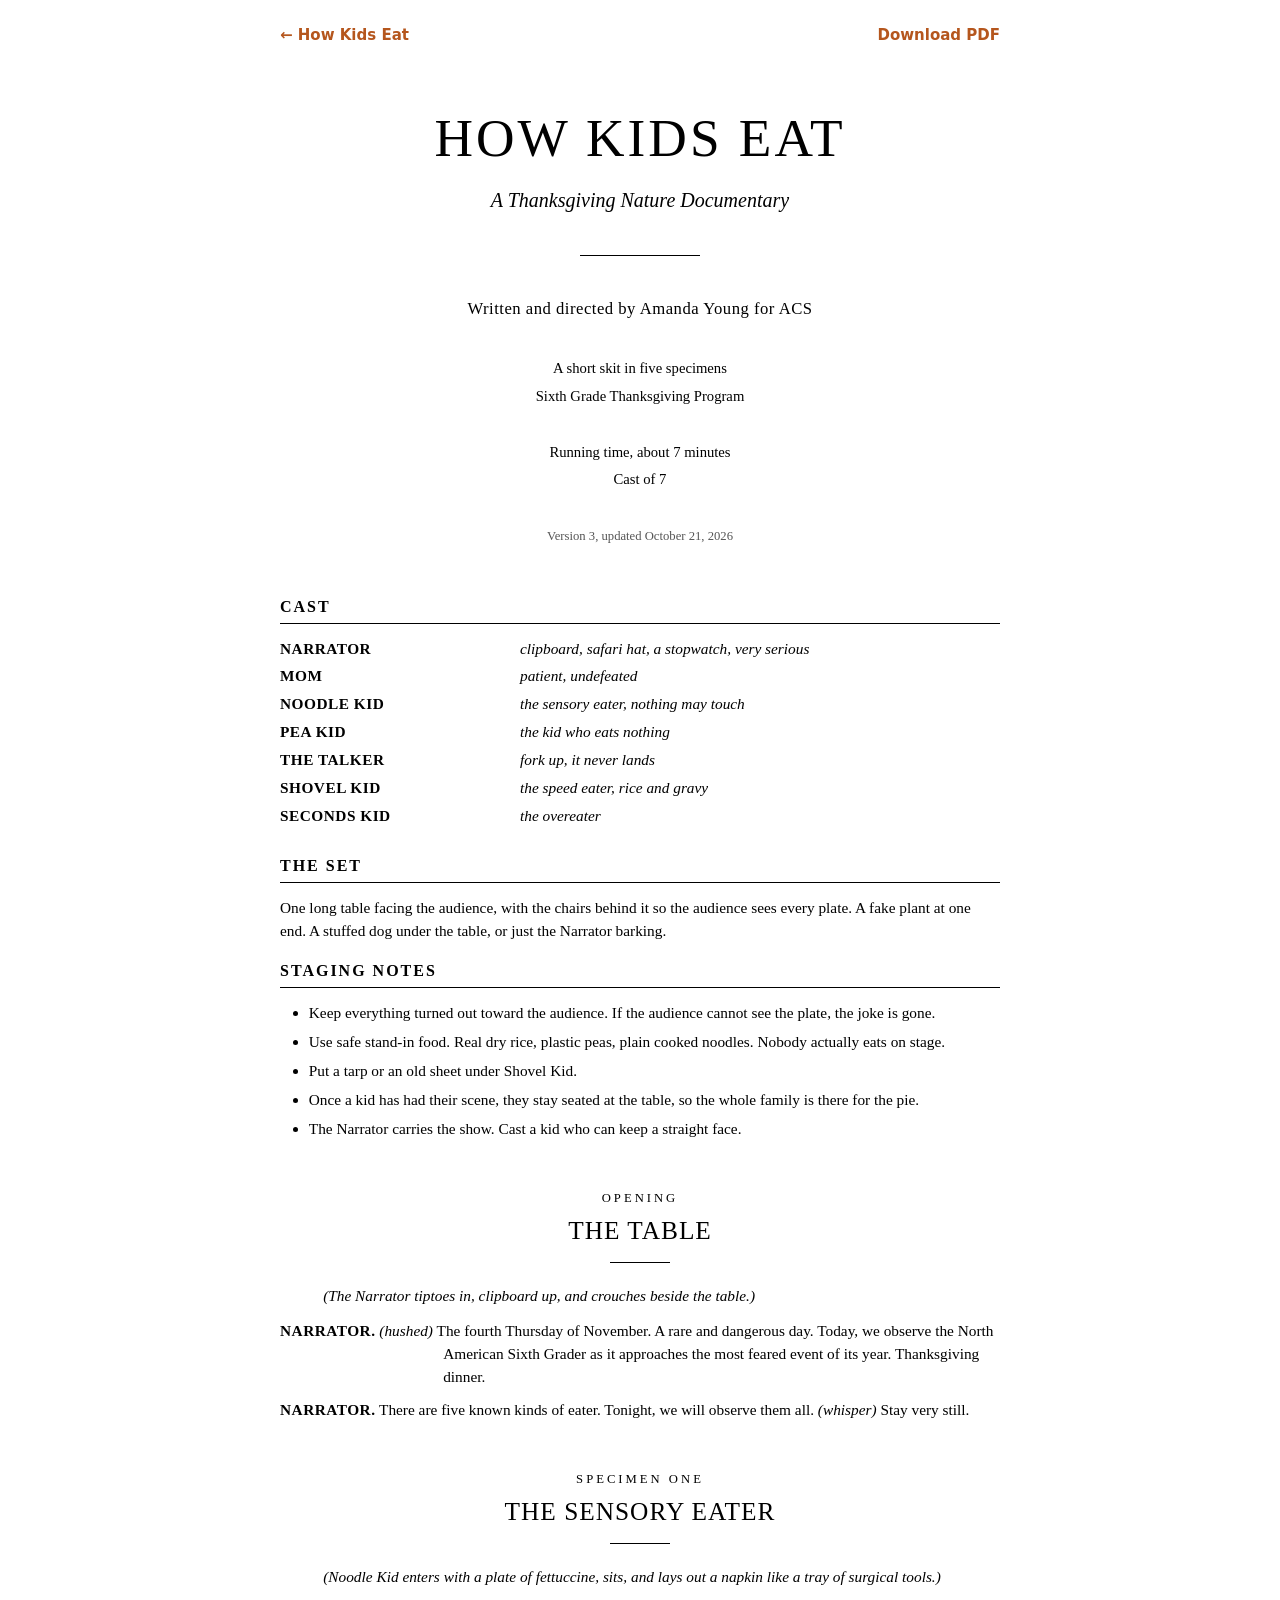
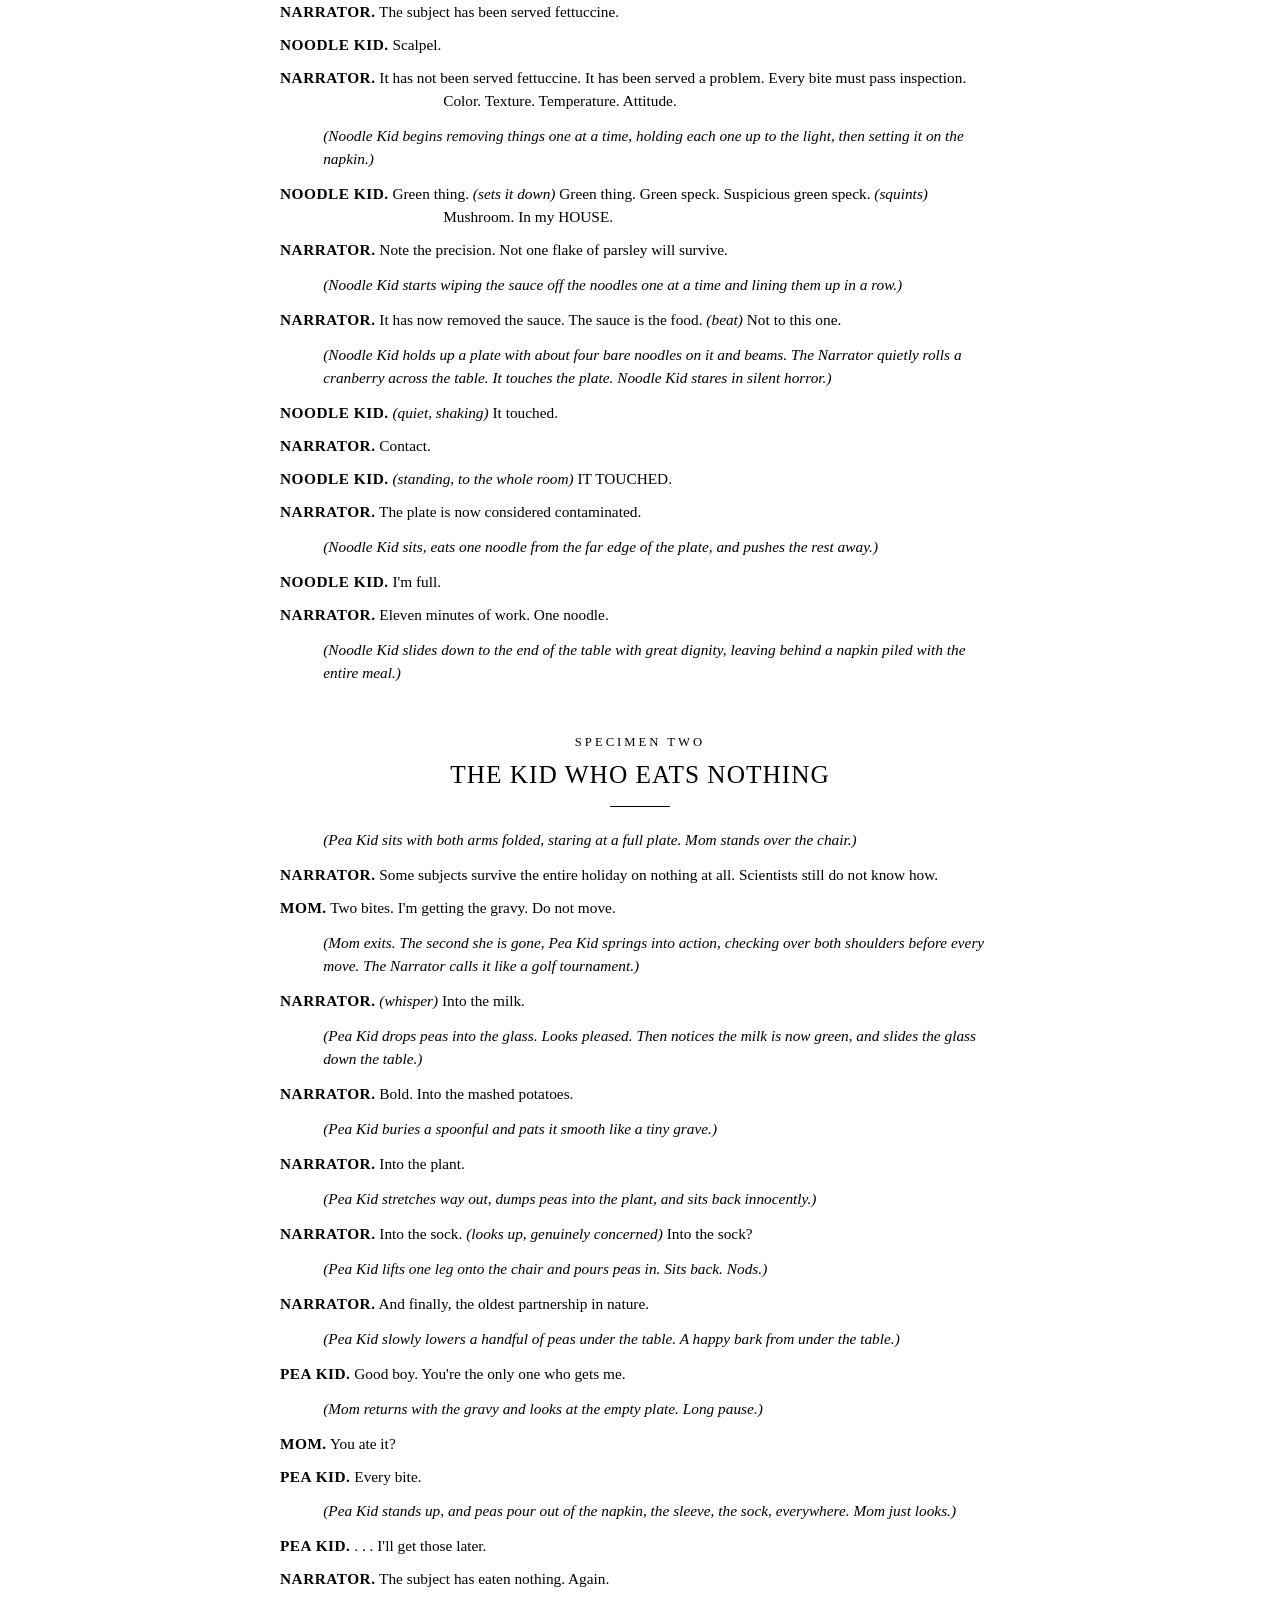
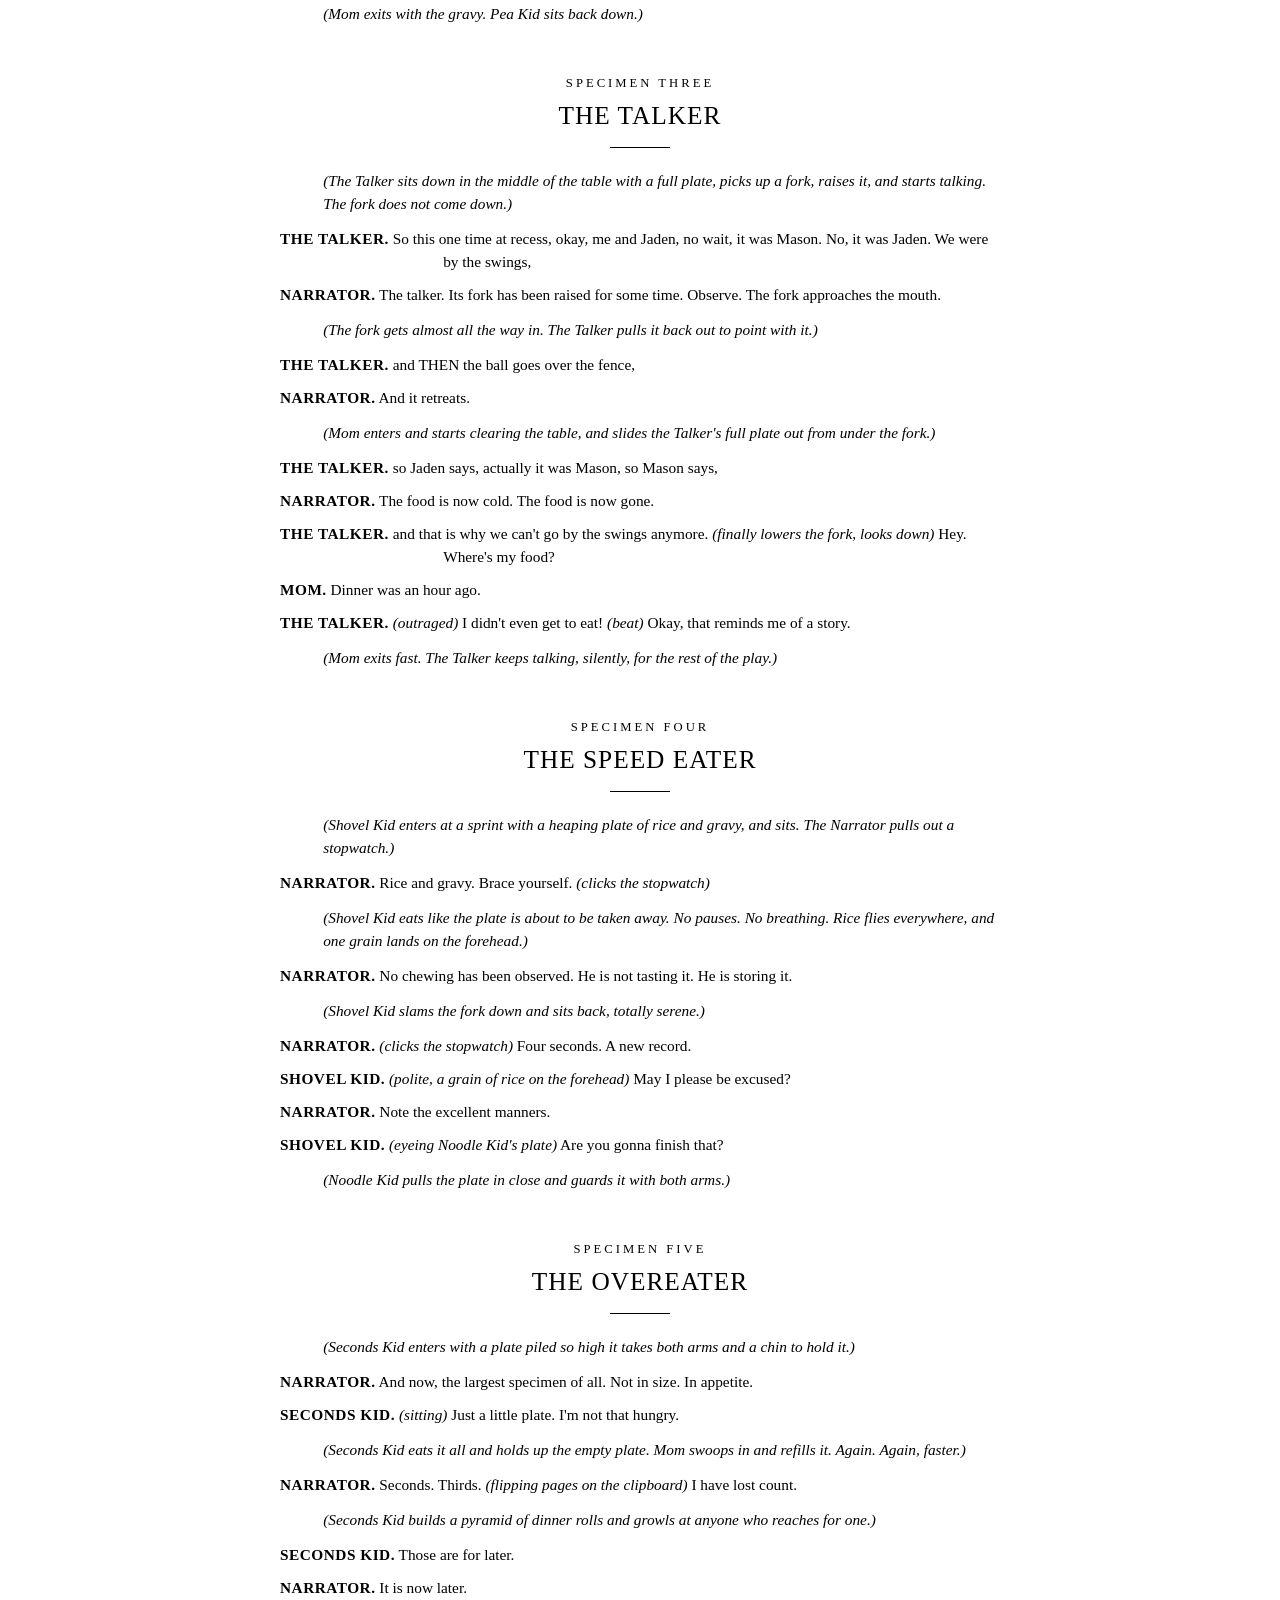
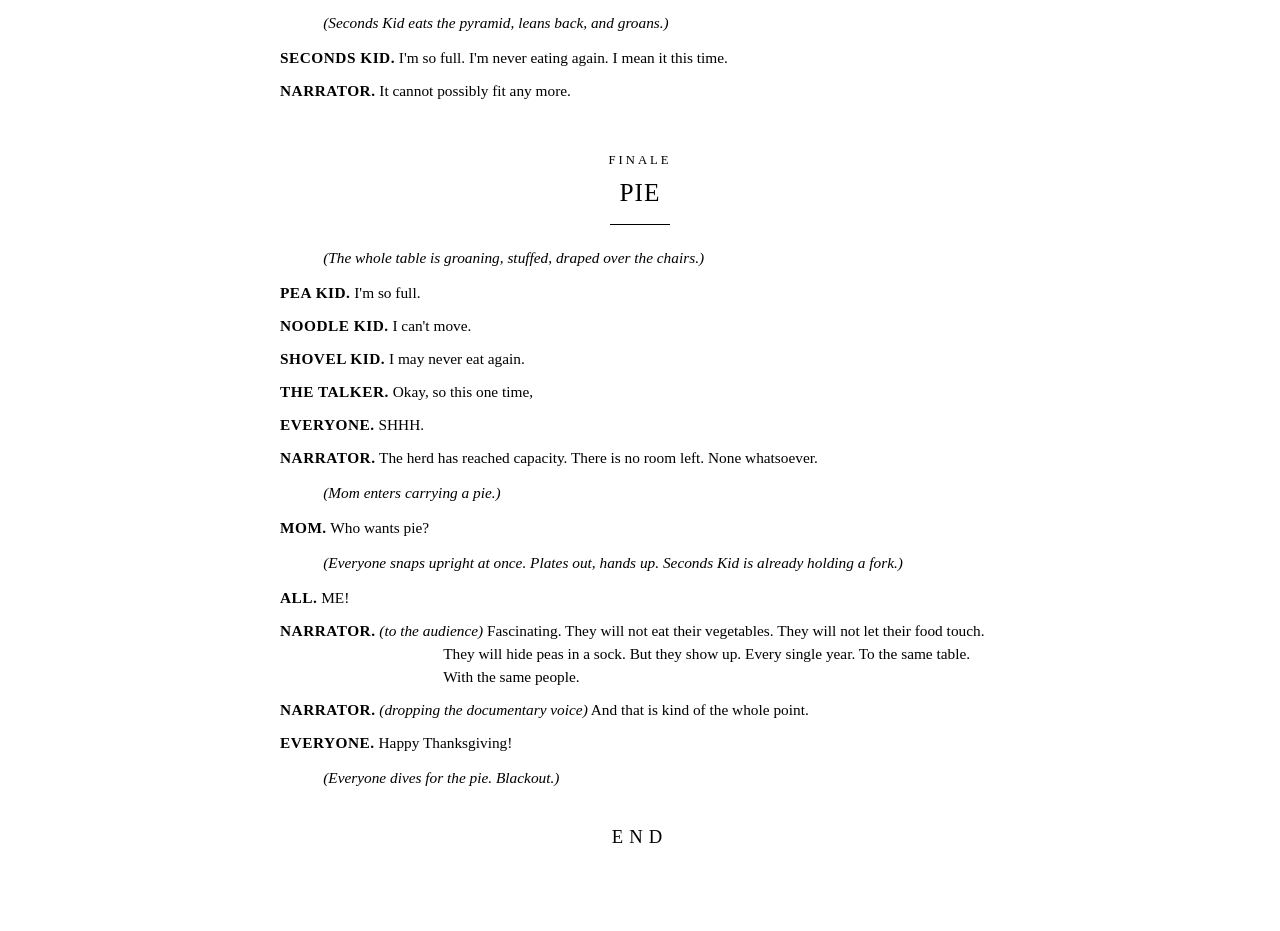
==== commit 161d10e8: "Version 3: short skit, cast of 7 (one narrator, Mom, five eaters)" ====
--- a/play.html
+++ b/play.html
@@ -188,7 +188,7 @@
 </style>
 </head>
 <body>
-<div class="topnav"><a href="./">&larr; How Kids Eat</a><a href="How-Kids-Eat.pdf?v=2" download="How Kids Eat.pdf">Download PDF</a></div>
+<div class="topnav"><a href="./">&larr; How Kids Eat</a><a href="How-Kids-Eat.pdf?v=3" download="How Kids Eat.pdf">Download PDF</a></div>
 <div id="notesbar"></div>
 
 <!-- ============ TITLE PAGE ============ -->
@@ -198,37 +198,31 @@
   <div class="rule"></div>
   <div class="credit">Written and directed by Amanda Young for ACS</div>
   <div class="meta">
-    A play in six specimens<br>
+    A short skit in five specimens<br>
     Sixth Grade Thanksgiving Program<br><br>
-    Running time, about 12 minutes<br>
-    Cast of 13 or more<br><br>
-    <span class="stamp" id="stamp">Version 2, updated October 13, 2026</span>
+    Running time, about 7 minutes<br>
+    Cast of 7<br><br>
+    <span class="stamp" id="stamp">Version 3, updated October 21, 2026</span>
   </div>
 </div>
 
 <!-- ============ FRONT MATTER ============ -->
 <h2 class="section">Cast</h2>
 <div class="cast">
-  <div class="row"><div class="who">Narrator 1</div><div class="what">clipboard, safari hat, very serious</div></div>
-  <div class="row"><div class="who">Narrator 2</div><div class="what">the same, but more dramatic, carries a stopwatch</div></div>
-  <div class="row"><div class="who">Sign Kid</div><div class="what">holds up the title cards, never speaks</div></div>
+  <div class="row"><div class="who">Narrator</div><div class="what">clipboard, safari hat, a stopwatch, very serious</div></div>
+  <div class="row"><div class="who">Mom</div><div class="what">patient, undefeated</div></div>
   <div class="row"><div class="who">Noodle Kid</div><div class="what">the sensory eater, nothing may touch</div></div>
-  <div class="row"><div class="who">Pea Kid</div><div class="what">the kid who eats nothing, will bargain</div></div>
+  <div class="row"><div class="who">Pea Kid</div><div class="what">the kid who eats nothing</div></div>
   <div class="row"><div class="who">The Talker</div><div class="what">fork up, it never lands</div></div>
-  <div class="row"><div class="who">Messy Kid</div><div class="what">everything must touch</div></div>
   <div class="row"><div class="who">Shovel Kid</div><div class="what">the speed eater, rice and gravy</div></div>
   <div class="row"><div class="who">Seconds Kid</div><div class="what">the overeater</div></div>
-  <div class="row"><div class="who">Mom</div><div class="what">patient, undefeated</div></div>
-  <div class="row"><div class="who">Slow Kid</div><div class="what">on bite one the entire play</div></div>
-  <div class="row"><div class="who">The Dog</div><div class="what">a kid in dog ears, under the table</div></div>
-  <div class="row"><div class="who">Extras</div><div class="what">as many as you have, seated at the table</div></div>
 </div>
 
 <h2 class="section">The Set</h2>
 <div class="note">
   One long table facing the audience, with the chairs behind it so the audience sees
-  every plate. A fake plant off to one side. The Dog lives under the table and pops up
-  when needed.
+  every plate. A fake plant at one end. A stuffed dog under the table, or just the
+  Narrator barking.
 </div>
 
 <h2 class="section">Staging Notes</h2>
@@ -236,9 +230,9 @@
   <ul class="plain">
     <li>Keep everything turned out toward the audience. If the audience cannot see the plate, the joke is gone.</li>
     <li>Use safe stand-in food. Real dry rice, plastic peas, plain cooked noodles. Nobody actually eats on stage.</li>
-    <li>Put a tarp or an old sheet under Messy Kid and Shovel Kid.</li>
-    <li>Slow Kid should be on stage before the lights come up and should still be there at the blackout.</li>
-    <li>The narrators carry the show. Cast two kids who can keep a straight face.</li>
+    <li>Put a tarp or an old sheet under Shovel Kid.</li>
+    <li>Once a kid has had their scene, they stay seated at the table, so the whole family is there for the pie.</li>
+    <li>The Narrator carries the show. Cast a kid who can keep a straight face.</li>
   </ul>
 </div>
 
@@ -250,15 +244,10 @@
     <div class="bar"></div>
   </div>
 
-  <div class="dir">(Narrators enter from opposite sides. Slow Kid is already at the table, fork raised, absolutely motionless.)</div>
-
-  <p class="line"><span class="c">Narrator 1.</span> <span class="p">(hushed)</span> The fourth Thursday of November. A rare and dangerous day.</p>
-  <p class="line"><span class="c">Narrator 2.</span> Today, we observe the North American Sixth Grader as it approaches the most feared event of its year.</p>
-  <p class="line"><span class="c">Both.</span> Thanksgiving dinner.</p>
-  <p class="line"><span class="c">Narrator 1.</span> There are six known kinds of eater. Tonight, we will observe them all.</p>
-  <p class="line"><span class="c">Narrator 2.</span> <span class="p">(whisper)</span> Stay very still.</p>
-
-  <div class="card"><span>Specimen One &nbsp;&middot;&nbsp; The Sensory Eater</span></div>
+  <div class="dir">(The Narrator tiptoes in, clipboard up, and crouches beside the table.)</div>
+
+  <p class="line"><span class="c">Narrator.</span> <span class="p">(hushed)</span> The fourth Thursday of November. A rare and dangerous day. Today, we observe the North American Sixth Grader as it approaches the most feared event of its year. Thanksgiving dinner.</p>
+  <p class="line"><span class="c">Narrator.</span> There are five known kinds of eater. Tonight, we will observe them all. <span class="p">(whisper)</span> Stay very still.</p>
 </div>
 
 <!-- ============ SPECIMEN 1 ============ -->
@@ -271,38 +260,32 @@
 
   <div class="dir">(Noodle Kid enters with a plate of fettuccine, sits, and lays out a napkin like a tray of surgical tools.)</div>
 
-  <p class="line"><span class="c">Narrator 1.</span> The subject has been served fettuccine.</p>
+  <p class="line"><span class="c">Narrator.</span> The subject has been served fettuccine.</p>
   <p class="line"><span class="c">Noodle Kid.</span> Scalpel.</p>
-  <p class="line"><span class="c">Narrator 2.</span> It has not been served fettuccine. It has been served a problem.</p>
-  <p class="line"><span class="c">Narrator 1.</span> The sensory eater. Every bite must pass inspection. Color. Texture. Temperature. Attitude.</p>
+  <p class="line"><span class="c">Narrator.</span> It has not been served fettuccine. It has been served a problem. Every bite must pass inspection. Color. Texture. Temperature. Attitude.</p>
 
   <div class="dir">(Noodle Kid begins removing things one at a time, holding each one up to the light, then setting it on the napkin.)</div>
 
   <p class="line"><span class="c">Noodle Kid.</span> Green thing. <span class="p">(sets it down)</span> Green thing. Green speck. Suspicious green speck. <span class="p">(squints)</span> Mushroom. In my HOUSE.</p>
-  <p class="line"><span class="c">Narrator 1.</span> Note the precision. Not one flake of parsley will survive.</p>
+  <p class="line"><span class="c">Narrator.</span> Note the precision. Not one flake of parsley will survive.</p>
 
   <div class="dir">(Noodle Kid starts wiping the sauce off the noodles one at a time and lining them up in a row.)</div>
 
-  <p class="line"><span class="c">Narrator 2.</span> It has now removed the sauce.</p>
-  <p class="line"><span class="c">Narrator 1.</span> The sauce is the food.</p>
-  <p class="line"><span class="c">Narrator 2.</span> Not to this one.</p>
-
-  <div class="dir">(Noodle Kid holds up a plate with about four bare noodles on it and beams. Then a cranberry rolls slowly across the table and touches the plate. Noodle Kid stares in silent horror.)</div>
+  <p class="line"><span class="c">Narrator.</span> It has now removed the sauce. The sauce is the food. <span class="p">(beat)</span> Not to this one.</p>
+
+  <div class="dir">(Noodle Kid holds up a plate with about four bare noodles on it and beams. The Narrator quietly rolls a cranberry across the table. It touches the plate. Noodle Kid stares in silent horror.)</div>
 
   <p class="line"><span class="c">Noodle Kid.</span> <span class="p">(quiet, shaking)</span> It touched.</p>
-  <p class="line"><span class="c">Narrator 1.</span> Contact.</p>
-  <p class="line"><span class="c">Noodle Kid.</span> <span class="p">(standing, to the whole table)</span> IT TOUCHED.</p>
-  <p class="line"><span class="c">Narrator 2.</span> The plate is now considered contaminated.</p>
+  <p class="line"><span class="c">Narrator.</span> Contact.</p>
+  <p class="line"><span class="c">Noodle Kid.</span> <span class="p">(standing, to the whole room)</span> IT TOUCHED.</p>
+  <p class="line"><span class="c">Narrator.</span> The plate is now considered contaminated.</p>
 
   <div class="dir">(Noodle Kid sits, eats one noodle from the far edge of the plate, and pushes the rest away.)</div>
 
   <p class="line"><span class="c">Noodle Kid.</span> I'm full.</p>
-  <p class="line"><span class="c">Narrator 1.</span> Eleven minutes of work.</p>
-  <p class="line"><span class="c">Narrator 2.</span> One noodle.</p>
-
-  <div class="dir">(Exits with great dignity, leaving behind a napkin piled with the entire meal.)</div>
-
-  <div class="card"><span>Specimen Two &nbsp;&middot;&nbsp; The Kid Who Eats Nothing</span></div>
+  <p class="line"><span class="c">Narrator.</span> Eleven minutes of work. One noodle.</p>
+
+  <div class="dir">(Noodle Kid slides down to the end of the table with great dignity, leaving behind a napkin piled with the entire meal.)</div>
 </div>
 
 <!-- ============ SPECIMEN 2 ============ -->
@@ -315,62 +298,44 @@
 
   <div class="dir">(Pea Kid sits with both arms folded, staring at a full plate. Mom stands over the chair.)</div>
 
-  <p class="line"><span class="c">Narrator 1.</span> Some subjects survive the entire holiday on nothing at all.</p>
-  <p class="line"><span class="c">Narrator 2.</span> Scientists still do not know how.</p>
-  <p class="line"><span class="c">Mom.</span> Three bites.</p>
-  <p class="line"><span class="c">Pea Kid.</span> One bite.</p>
-  <p class="line"><span class="c">Mom.</span> Three.</p>
-  <p class="line"><span class="c">Pea Kid.</span> One bite, and I'll be nice to my sister for a week.</p>
+  <p class="line"><span class="c">Narrator.</span> Some subjects survive the entire holiday on nothing at all. Scientists still do not know how.</p>
   <p class="line"><span class="c">Mom.</span> Two bites. I'm getting the gravy. Do not move.</p>
 
-  <div class="dir">(Mom exits. The second she is gone, Pea Kid springs into action, checking over both shoulders before every move. The narrators call it like a golf tournament.)</div>
-
-  <p class="line"><span class="c">Narrator 2.</span> <span class="p">(whisper)</span> Into the milk.</p>
-
-  <div class="dir">(Pea Kid drops peas into the glass. Looks pleased. Then notices the milk is now green. Slides the glass toward a neighbor.)</div>
-
-  <p class="line"><span class="c">Narrator 1.</span> Bold.</p>
-  <p class="line"><span class="c">Narrator 2.</span> Into the mashed potatoes.</p>
-
-  <div class="dir">(Pea Kid buries a spoonful, pats it smooth like a tiny grave, and makes a small sad face.)</div>
-
-  <p class="line"><span class="c">Narrator 1.</span> Into the plant.</p>
+  <div class="dir">(Mom exits. The second she is gone, Pea Kid springs into action, checking over both shoulders before every move. The Narrator calls it like a golf tournament.)</div>
+
+  <p class="line"><span class="c">Narrator.</span> <span class="p">(whisper)</span> Into the milk.</p>
+
+  <div class="dir">(Pea Kid drops peas into the glass. Looks pleased. Then notices the milk is now green, and slides the glass down the table.)</div>
+
+  <p class="line"><span class="c">Narrator.</span> Bold. Into the mashed potatoes.</p>
+
+  <div class="dir">(Pea Kid buries a spoonful and pats it smooth like a tiny grave.)</div>
+
+  <p class="line"><span class="c">Narrator.</span> Into the plant.</p>
 
   <div class="dir">(Pea Kid stretches way out, dumps peas into the plant, and sits back innocently.)</div>
 
-  <p class="line"><span class="c">Narrator 2.</span> Into the sock.</p>
-  <p class="line"><span class="c">Narrator 1.</span> <span class="p">(genuinely concerned)</span> Into the sock?</p>
+  <p class="line"><span class="c">Narrator.</span> Into the sock. <span class="p">(looks up, genuinely concerned)</span> Into the sock?</p>
 
   <div class="dir">(Pea Kid lifts one leg onto the chair and pours peas in. Sits back. Nods.)</div>
 
-  <p class="line"><span class="c">Narrator 2.</span> And finally, the oldest partnership in nature.</p>
-
-  <div class="dir">(Pea Kid slowly lowers a hand under the table. The Dog's head pops up, eats, and disappears.)</div>
-
-  <p class="line"><span class="c">Pea Kid.</span> <span class="p">(patting the dog)</span> Good boy. You're the only one who gets me.</p>
+  <p class="line"><span class="c">Narrator.</span> And finally, the oldest partnership in nature.</p>
+
+  <div class="dir">(Pea Kid slowly lowers a handful of peas under the table. A happy bark from under the table.)</div>
+
+  <p class="line"><span class="c">Pea Kid.</span> Good boy. You're the only one who gets me.</p>
 
   <div class="dir">(Mom returns with the gravy and looks at the empty plate. Long pause.)</div>
 
   <p class="line"><span class="c">Mom.</span> You ate it?</p>
   <p class="line"><span class="c">Pea Kid.</span> Every bite.</p>
 
-  <div class="dir">(Pea Kid stands to leave, and peas pour out of the napkin, the sleeve, the sock, everywhere.)</div>
+  <div class="dir">(Pea Kid stands up, and peas pour out of the napkin, the sleeve, the sock, everywhere. Mom just looks.)</div>
 
   <p class="line"><span class="c">Pea Kid.</span> . . . I'll get those later.</p>
-  <p class="line"><span class="c">Mom.</span> Sit. <span class="p">(holds out a spoonful)</span> You have never even tasted a sweet potato.</p>
-  <p class="line"><span class="c">Pea Kid.</span> And that is how I know I don't like it.</p>
-  <p class="line"><span class="c">Narrator 1.</span> Flawless logic.</p>
-  <p class="line"><span class="c">Pea Kid.</span> I'll lick it. Then technically I tried it.</p>
-  <p class="line"><span class="c">Mom.</span> One bite. Final offer.</p>
-
-  <div class="dir">(Pea Kid takes the tiniest possible bite. Chews forever. Grimaces. Then stops. Considers. Takes another. Then eats the whole thing fast.)</div>
-
-  <p class="line"><span class="c">Pea Kid.</span> <span class="p">(mouth full, defensive)</span> This doesn't mean anything.</p>
-  <p class="line"><span class="c">Narrator 2.</span> The subject has eaten. Someone write down the date.</p>
-
-  <div class="dir">(Mom exits victorious.)</div>
-
-  <div class="card"><span>Specimen Three &nbsp;&middot;&nbsp; The Talker</span></div>
+  <p class="line"><span class="c">Narrator.</span> The subject has eaten nothing. Again.</p>
+
+  <div class="dir">(Mom exits with the gravy. Pea Kid sits back down.)</div>
 </div>
 
 <!-- ============ SPECIMEN 3 ============ -->
@@ -384,135 +349,76 @@
   <div class="dir">(The Talker sits down in the middle of the table with a full plate, picks up a fork, raises it, and starts talking. The fork does not come down.)</div>
 
   <p class="line"><span class="c">The Talker.</span> So this one time at recess, okay, me and Jaden, no wait, it was Mason. No, it was Jaden. We were by the swings,</p>
-  <p class="line"><span class="c">Narrator 1.</span> The talker. Its fork has been raised for some time.</p>
-  <p class="line"><span class="c">Narrator 2.</span> Observe. The fork approaches the mouth.</p>
+  <p class="line"><span class="c">Narrator.</span> The talker. Its fork has been raised for some time. Observe. The fork approaches the mouth.</p>
 
   <div class="dir">(The fork gets almost all the way in. The Talker pulls it back out to point with it.)</div>
 
   <p class="line"><span class="c">The Talker.</span> and THEN the ball goes over the fence,</p>
-  <p class="line"><span class="c">Narrator 2.</span> And it retreats.</p>
-
-  <div class="dir">(Around the Talker, everyone eats, finishes, and leaves one at a time. The Talker does not notice.)</div>
+  <p class="line"><span class="c">Narrator.</span> And it retreats.</p>
+
+  <div class="dir">(Mom enters and starts clearing the table, and slides the Talker's full plate out from under the fork.)</div>
 
   <p class="line"><span class="c">The Talker.</span> so Jaden says, actually it was Mason, so Mason says,</p>
-  <p class="line"><span class="c">Narrator 1.</span> The food is now cold.</p>
-  <p class="line"><span class="c">Narrator 2.</span> The table is empty.</p>
-  <p class="line"><span class="c">Narrator 1.</span> Even the dog has left.</p>
-
-  <div class="dir">(The Dog crawls out from under the table and exits, shaking its head. Mom enters and starts clearing, and slides the Talker's full plate out from under the fork.)</div>
-
+  <p class="line"><span class="c">Narrator.</span> The food is now cold. The food is now gone.</p>
   <p class="line"><span class="c">The Talker.</span> and that is why we can't go by the swings anymore. <span class="p">(finally lowers the fork, looks down)</span> Hey. Where's my food?</p>
   <p class="line"><span class="c">Mom.</span> Dinner was an hour ago.</p>
   <p class="line"><span class="c">The Talker.</span> <span class="p">(outraged)</span> I didn't even get to eat! <span class="p">(beat)</span> Okay, that reminds me of a story.</p>
 
-  <div class="dir">(Mom exits. The Talker follows, still talking.)</div>
-
-  <div class="card"><span>Specimen Four &nbsp;&middot;&nbsp; The Messy Eater</span></div>
+  <div class="dir">(Mom exits fast. The Talker keeps talking, silently, for the rest of the play.)</div>
 </div>
 
 <!-- ============ SPECIMEN 4 ============ -->
 <div class="scene">
   <div class="scene-head">
     <div class="kicker">Specimen Four</div>
-    <div class="name">The Messy Eater</div>
-    <div class="bar"></div>
-  </div>
-
-  <div class="dir">(Messy Kid enters, tucks a napkin into the collar like a bib, and rolls up both sleeves. Pulls Noodle Kid's abandoned plate over and begins mashing everything together with a spoon, humming happily.)</div>
-
-  <p class="line"><span class="c">Narrator 1.</span> In the very same habitat, the exact opposite creature.</p>
-  <p class="line"><span class="c">Narrator 2.</span> The messy eater. Nothing on the plate is safe. Nothing near the plate is safe.</p>
-
-  <div class="dir">(Messy Kid adds turkey, stuffing, cranberry, gravy, corn. Stirs. Considers. Adds a roll. Stirs. A splash of gravy lands on a neighbor, who slowly wipes it off.)</div>
-
-  <p class="line"><span class="c">Narrator 2.</span> It's all going the same place.</p>
-  <p class="line"><span class="c">Messy Kid.</span> <span class="p">(to the audience, mouth full)</span> It's all going the same place!</p>
-
-  <div class="dir">(Messy Kid reaches over and dumps a slice of pie in. Both narrators react.)</div>
-
-  <p class="line"><span class="c">Narrator 1.</span> No.</p>
-  <p class="line"><span class="c">Narrator 2.</span> He wouldn't.</p>
-  <p class="line"><span class="c">Messy Kid.</span> <span class="p">(stirring the pie in)</span> Trust me.</p>
-
-  <div class="dir">(Eats a huge bite with both hands. Closes both eyes. Absolutely transcendent. There is gravy on one elbow, cranberry on an ear, and stuffing in the hair.)</div>
-
-  <p class="line"><span class="c">Messy Kid.</span> Thanksgiving soup.</p>
-  <p class="line"><span class="c">Narrator 1.</span> The subject has somehow gotten gravy on its back.</p>
-  <p class="line"><span class="c">Narrator 2.</span> We have no explanation.</p>
-
-  <div class="dir">(Messy Kid stands, takes off the napkin bib, which is perfectly clean, folds it neatly, sets it down, and exits.)</div>
-
-  <p class="line"><span class="c">Narrator 1.</span> The napkin. Spotless.</p>
-
-  <div class="card"><span>Specimen Five &nbsp;&middot;&nbsp; The Speed Eater</span></div>
+    <div class="name">The Speed Eater</div>
+    <div class="bar"></div>
+  </div>
+
+  <div class="dir">(Shovel Kid enters at a sprint with a heaping plate of rice and gravy, and sits. The Narrator pulls out a stopwatch.)</div>
+
+  <p class="line"><span class="c">Narrator.</span> Rice and gravy. Brace yourself. <span class="p">(clicks the stopwatch)</span></p>
+
+  <div class="dir">(Shovel Kid eats like the plate is about to be taken away. No pauses. No breathing. Rice flies everywhere, and one grain lands on the forehead.)</div>
+
+  <p class="line"><span class="c">Narrator.</span> No chewing has been observed. He is not tasting it. He is storing it.</p>
+
+  <div class="dir">(Shovel Kid slams the fork down and sits back, totally serene.)</div>
+
+  <p class="line"><span class="c">Narrator.</span> <span class="p">(clicks the stopwatch)</span> Four seconds. A new record.</p>
+  <p class="line"><span class="c">Shovel Kid.</span> <span class="p">(polite, a grain of rice on the forehead)</span> May I please be excused?</p>
+  <p class="line"><span class="c">Narrator.</span> Note the excellent manners.</p>
+  <p class="line"><span class="c">Shovel Kid.</span> <span class="p">(eyeing Noodle Kid's plate)</span> Are you gonna finish that?</p>
+
+  <div class="dir">(Noodle Kid pulls the plate in close and guards it with both arms.)</div>
 </div>
 
 <!-- ============ SPECIMEN 5 ============ -->
 <div class="scene">
   <div class="scene-head">
     <div class="kicker">Specimen Five</div>
-    <div class="name">The Speed Eater</div>
-    <div class="bar"></div>
-  </div>
-
-  <div class="dir">(Shovel Kid enters at a sprint with a heaping plate of rice and gravy, and sits. Narrator 2 pulls out a stopwatch.)</div>
-
-  <p class="line"><span class="c">Narrator 1.</span> Rice and gravy.</p>
-  <p class="line"><span class="c">Narrator 2.</span> Brace yourself. <span class="p">(clicks the stopwatch)</span></p>
-
-  <div class="dir">(Shovel Kid eats like the plate is about to be taken away. No pauses. No breathing. Rice flies everywhere, and one grain lands on the forehead.)</div>
-
-  <p class="line"><span class="c">Narrator 1.</span> No chewing has been observed.</p>
-  <p class="line"><span class="c">Narrator 2.</span> He is not tasting it. He is storing it.</p>
-
-  <div class="dir">(Shovel Kid slams the fork down and sits back, totally serene.)</div>
-
-  <p class="line"><span class="c">Narrator 2.</span> <span class="p">(clicks the stopwatch)</span> Four seconds. A new record.</p>
-  <p class="line"><span class="c">Shovel Kid.</span> <span class="p">(polite, a grain of rice on the forehead)</span> May I please be excused?</p>
-  <p class="line"><span class="c">Narrator 1.</span> Note the excellent manners.</p>
-  <p class="line"><span class="c">Shovel Kid.</span> <span class="p">(eyeing a neighbor's plate)</span> Are you gonna finish that?</p>
-
-  <div class="dir">(The neighbor pulls the plate in close and guards it with both arms. Shovel Kid exits at a sprint.)</div>
-
-  <div class="card"><span>Specimen Six &nbsp;&middot;&nbsp; The Overeater</span></div>
-</div>
-
-<!-- ============ SPECIMEN 6 ============ -->
-<div class="scene">
-  <div class="scene-head">
-    <div class="kicker">Specimen Six</div>
     <div class="name">The Overeater</div>
     <div class="bar"></div>
   </div>
 
   <div class="dir">(Seconds Kid enters with a plate piled so high it takes both arms and a chin to hold it.)</div>
 
-  <p class="line"><span class="c">Narrator 1.</span> And now, the largest specimen of all.</p>
-  <p class="line"><span class="c">Narrator 2.</span> Not in size. In appetite.</p>
+  <p class="line"><span class="c">Narrator.</span> And now, the largest specimen of all. Not in size. In appetite.</p>
   <p class="line"><span class="c">Seconds Kid.</span> <span class="p">(sitting)</span> Just a little plate. I'm not that hungry.</p>
 
-  <div class="dir">(Seconds Kid eats it all and holds up the empty plate. Mom refills it. Again. Again, faster.)</div>
-
-  <p class="line"><span class="c">Narrator 1.</span> Seconds.</p>
-  <p class="line"><span class="c">Narrator 2.</span> Thirds.</p>
-  <p class="line"><span class="c">Narrator 1.</span> I have lost count.</p>
-  <p class="line"><span class="c">Narrator 2.</span> Fifths.</p>
-
-  <div class="dir">(Seconds Kid builds a pyramid of eleven dinner rolls and growls at anyone who reaches for one.)</div>
+  <div class="dir">(Seconds Kid eats it all and holds up the empty plate. Mom swoops in and refills it. Again. Again, faster.)</div>
+
+  <p class="line"><span class="c">Narrator.</span> Seconds. Thirds. <span class="p">(flipping pages on the clipboard)</span> I have lost count.</p>
+
+  <div class="dir">(Seconds Kid builds a pyramid of dinner rolls and growls at anyone who reaches for one.)</div>
 
   <p class="line"><span class="c">Seconds Kid.</span> Those are for later.</p>
-  <p class="line"><span class="c">Narrator 1.</span> It is now later.</p>
+  <p class="line"><span class="c">Narrator.</span> It is now later.</p>
 
   <div class="dir">(Seconds Kid eats the pyramid, leans back, and groans.)</div>
 
   <p class="line"><span class="c">Seconds Kid.</span> I'm so full. I'm never eating again. I mean it this time.</p>
-  <p class="line"><span class="c">Narrator 2.</span> The subject has eaten its own body weight in stuffing.</p>
-  <p class="line"><span class="c">Narrator 1.</span> It cannot possibly fit any more.</p>
-  <p class="line"><span class="c">Mom.</span> <span class="p">(offstage)</span> Who wants pie?</p>
-
-  <div class="dir">(Seconds Kid is up and out of the chair before Mom finishes the sentence.)</div>
-
-  <div class="card"><span>The Finale</span></div>
+  <p class="line"><span class="c">Narrator.</span> It cannot possibly fit any more.</p>
 </div>
 
 <!-- ============ FINALE ============ -->
@@ -523,73 +429,29 @@
     <div class="bar"></div>
   </div>
 
-  <div class="dir">(Everyone drifts back to the table, groaning, stuffed, draped over the chairs. Slow Kid is still there, still on bite one. Seconds Kid is already seated, fork in hand, napkin tucked in.)</div>
+  <div class="dir">(The whole table is groaning, stuffed, draped over the chairs.)</div>
 
   <p class="line"><span class="c">Pea Kid.</span> I'm so full.</p>
   <p class="line"><span class="c">Noodle Kid.</span> I can't move.</p>
   <p class="line"><span class="c">Shovel Kid.</span> I may never eat again.</p>
   <p class="line"><span class="c">The Talker.</span> Okay, so this one time,</p>
   <p class="line"><span class="c">Everyone.</span> SHHH.</p>
-  <p class="line"><span class="c">Narrator 1.</span> The herd has reached capacity. There is no room left.</p>
-  <p class="line"><span class="c">Narrator 2.</span> None whatsoever.</p>
+  <p class="line"><span class="c">Narrator.</span> The herd has reached capacity. There is no room left. None whatsoever.</p>
 
   <div class="dir">(Mom enters carrying a pie.)</div>
 
-  <p class="line"><span class="c">Mom.</span> Who wants dessert?</p>
-
-  <div class="dir">(Everyone snaps upright at once. Plates out, hands up, total chaos.)</div>
+  <p class="line"><span class="c">Mom.</span> Who wants pie?</p>
+
+  <div class="dir">(Everyone snaps upright at once. Plates out, hands up. Seconds Kid is already holding a fork.)</div>
 
   <p class="line"><span class="c">All.</span> ME!</p>
-  <p class="line"><span class="c">Narrator 1.</span> Fascinating.</p>
-  <p class="line"><span class="c">Narrator 2.</span> Scientists remain baffled.</p>
-
-  <div class="dir">(Freeze. The narrators step forward.)</div>
-
-  <p class="line"><span class="c">Narrator 1.</span> They will not eat their vegetables.</p>
-  <p class="line"><span class="c">Narrator 2.</span> They will not let their food touch.</p>
-  <p class="line"><span class="c">Narrator 1.</span> They will hide peas in a sock.</p>
-  <p class="line"><span class="c">Narrator 2.</span> They will not stop talking.</p>
-  <p class="line"><span class="c">Narrator 1.</span> But they show up. Every single year. To the same table. With the same people.</p>
-  <p class="line"><span class="c">Narrator 2.</span> <span class="p">(dropping the documentary voice)</span> And that is kind of the whole point.</p>
-  <p class="line"><span class="c">Both.</span> Happy Thanksgiving.</p>
-
-  <div class="dir">(Everyone dives for the pie. Blackout. In the dark, one loud crunch from Slow Kid.)</div>
-
-  <p class="line"><span class="c">Slow Kid.</span> <span class="p">(in the dark)</span> I'm still on my first bite.</p>
+  <p class="line"><span class="c">Narrator.</span> <span class="p">(to the audience)</span> Fascinating. They will not eat their vegetables. They will not let their food touch. They will hide peas in a sock. But they show up. Every single year. To the same table. With the same people.</p>
+  <p class="line"><span class="c">Narrator.</span> <span class="p">(dropping the documentary voice)</span> And that is kind of the whole point.</p>
+  <p class="line"><span class="c">Everyone.</span> Happy Thanksgiving!</p>
+
+  <div class="dir">(Everyone dives for the pie. Blackout.)</div>
 
   <div class="end">END</div>
-</div>
-
-<!-- ============ EXTRAS ============ -->
-<div class="extras">
-  <h2 class="section">More Bits You Can Swap In</h2>
-
-  <div class="note">
-    Every scene in this play stands on its own, so bits can be cut, added, or reordered
-    to fit the class. Here are more, sorted by the kind of kid who should play them.
-  </div>
-
-  <h3 class="group">Physical Ones, for the Funniest Kids</h3>
-  <div class="bit"><b>The Corn Typewriter.</b> Eats corn on the cob in fast rows, dings at the end of each line, slides back to the start.</div>
-  <div class="bit"><b>The Chipmunk.</b> Stores everything in both cheeks so the plate looks empty, and then an adult asks a question.</div>
-  <div class="bit"><b>The Milk Washer.</b> One bite of turkey, one entire glass of milk. Repeat. Six refills, one piece of turkey.</div>
-  <div class="bit"><b>Volcano Potatoes.</b> Spends the whole meal sculpting a mashed potato volcano with a gravy crater, never eats a bite, and presents it like a science fair project.</div>
-
-  <h3 class="group">Talky Ones, for Confident Readers</h3>
-  <div class="bit"><b>The Food Critic.</b> A sixth grader with a fake accent reviewing Grandma's stuffing. "The texture is bold. Perhaps too bold."</div>
-  <div class="bit"><b>The Kids' Table Escape.</b> One kid keeps sneaking toward the adult table and keeps getting sent back. A good runner through the whole show.</div>
-  <div class="bit"><b>What Is It.</b> "What's this?" "Green bean casserole." "What's in it?" "Green beans." "What ELSE?" "Beans, and a casserole." "I'm going to need a full ingredient list."</div>
-
-  <h3 class="group">Team Bits</h3>
-  <div class="bit"><b>The Dog Union.</b> Three different kids sneak food to the dog, none of them knowing about the others. The dog staggers out at the end and somebody says the dog looks bigger.</div>
-  <div class="bit"><b>The Bathroom Ferry.</b> A kid asks to go to the bathroom holding a suspiciously full napkin. Asks again. And again. The fourth time, Mom just holds out a hand and the napkin is surrendered.</div>
-  <div class="bit"><b>The Saver.</b> Saves the best bite for last, sets it aside carefully, describes how good it is going to be, turns away for two seconds, and somebody eats it. Big slow motion NOOOO.</div>
-
-  <h3 class="group">Running Gags to Thread Through</h3>
-  <div class="bit">Slow Kid, still on bite one, in every single scene. It pays off in the blackout.</div>
-  <div class="bit">The Dog popping up under the table whenever a plate gets desperate.</div>
-  <div class="bit">Sign Kid's title cards, and one card that is clearly wrong so Sign Kid has to flip it around.</div>
-  <div class="bit">The green milk glass from Specimen Two, slid quietly down the table all night, until somebody finally drinks it.</div>
 </div>
 
 <script>
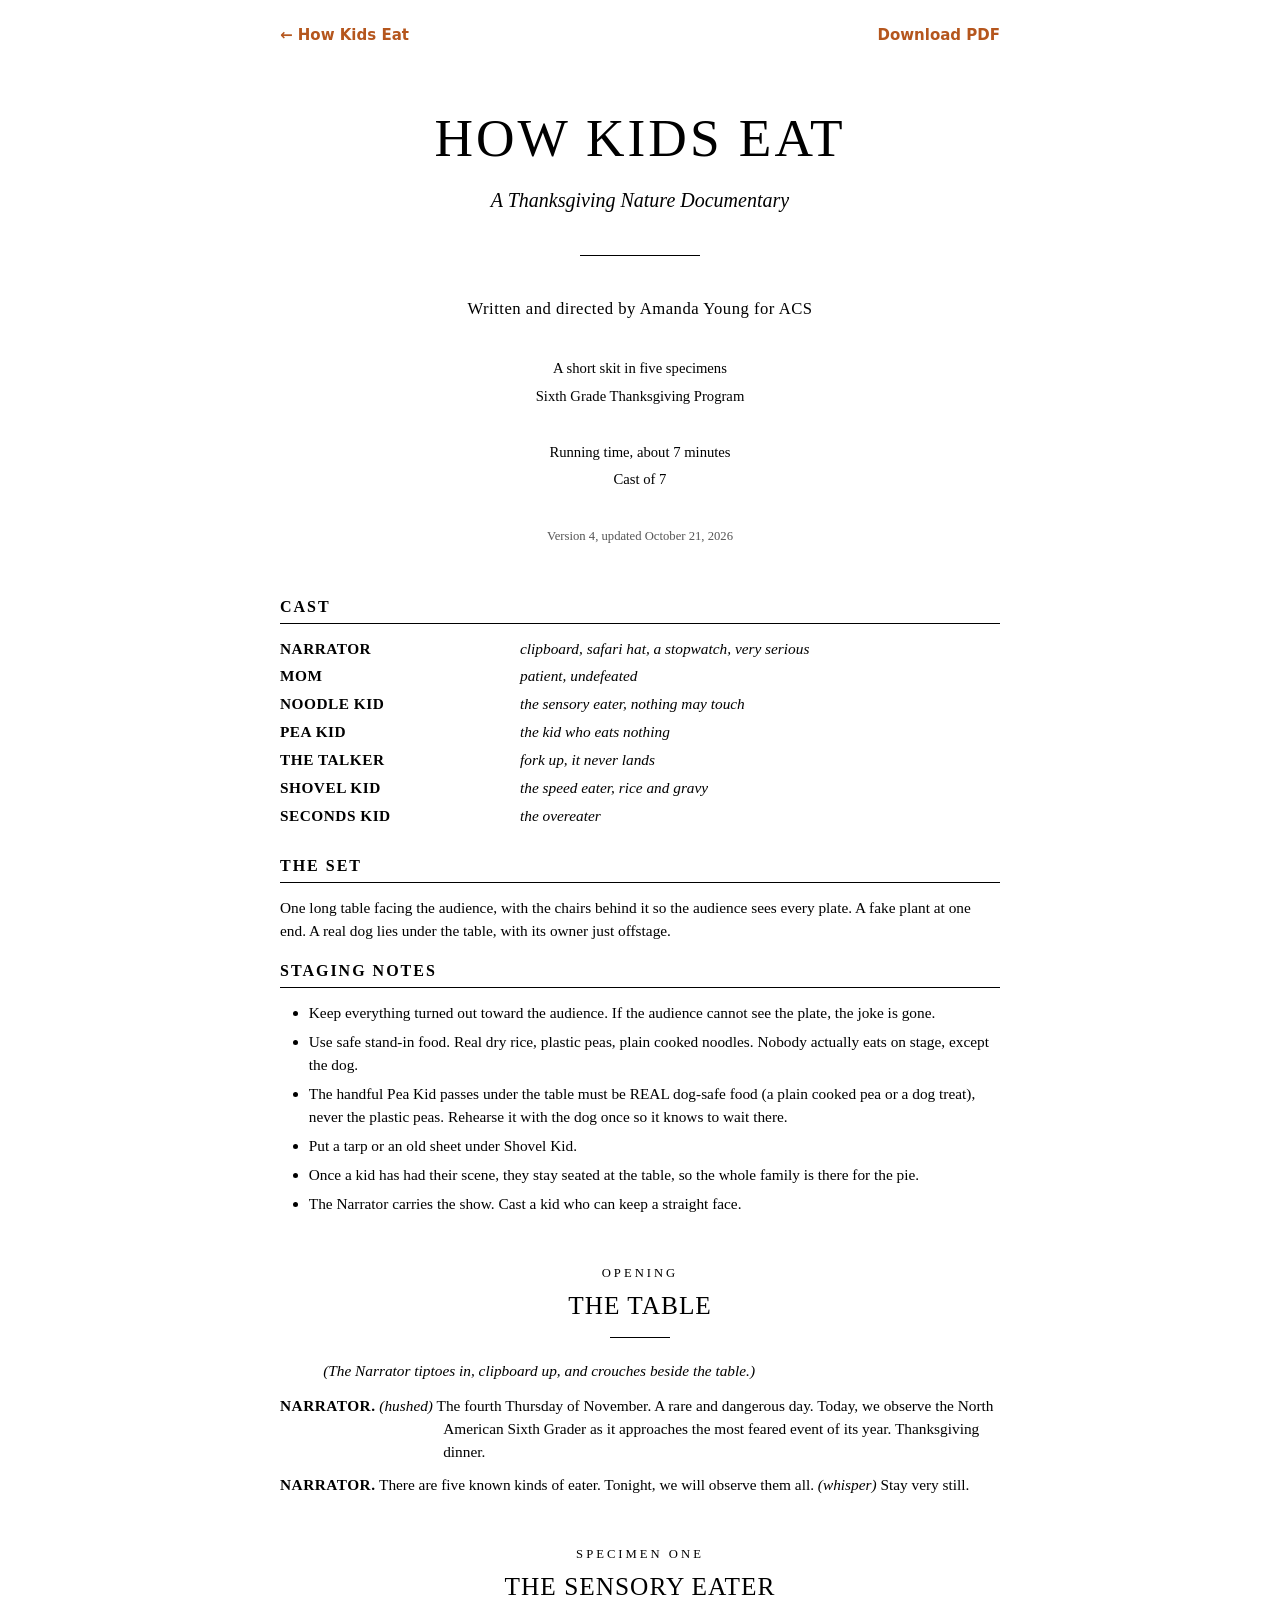
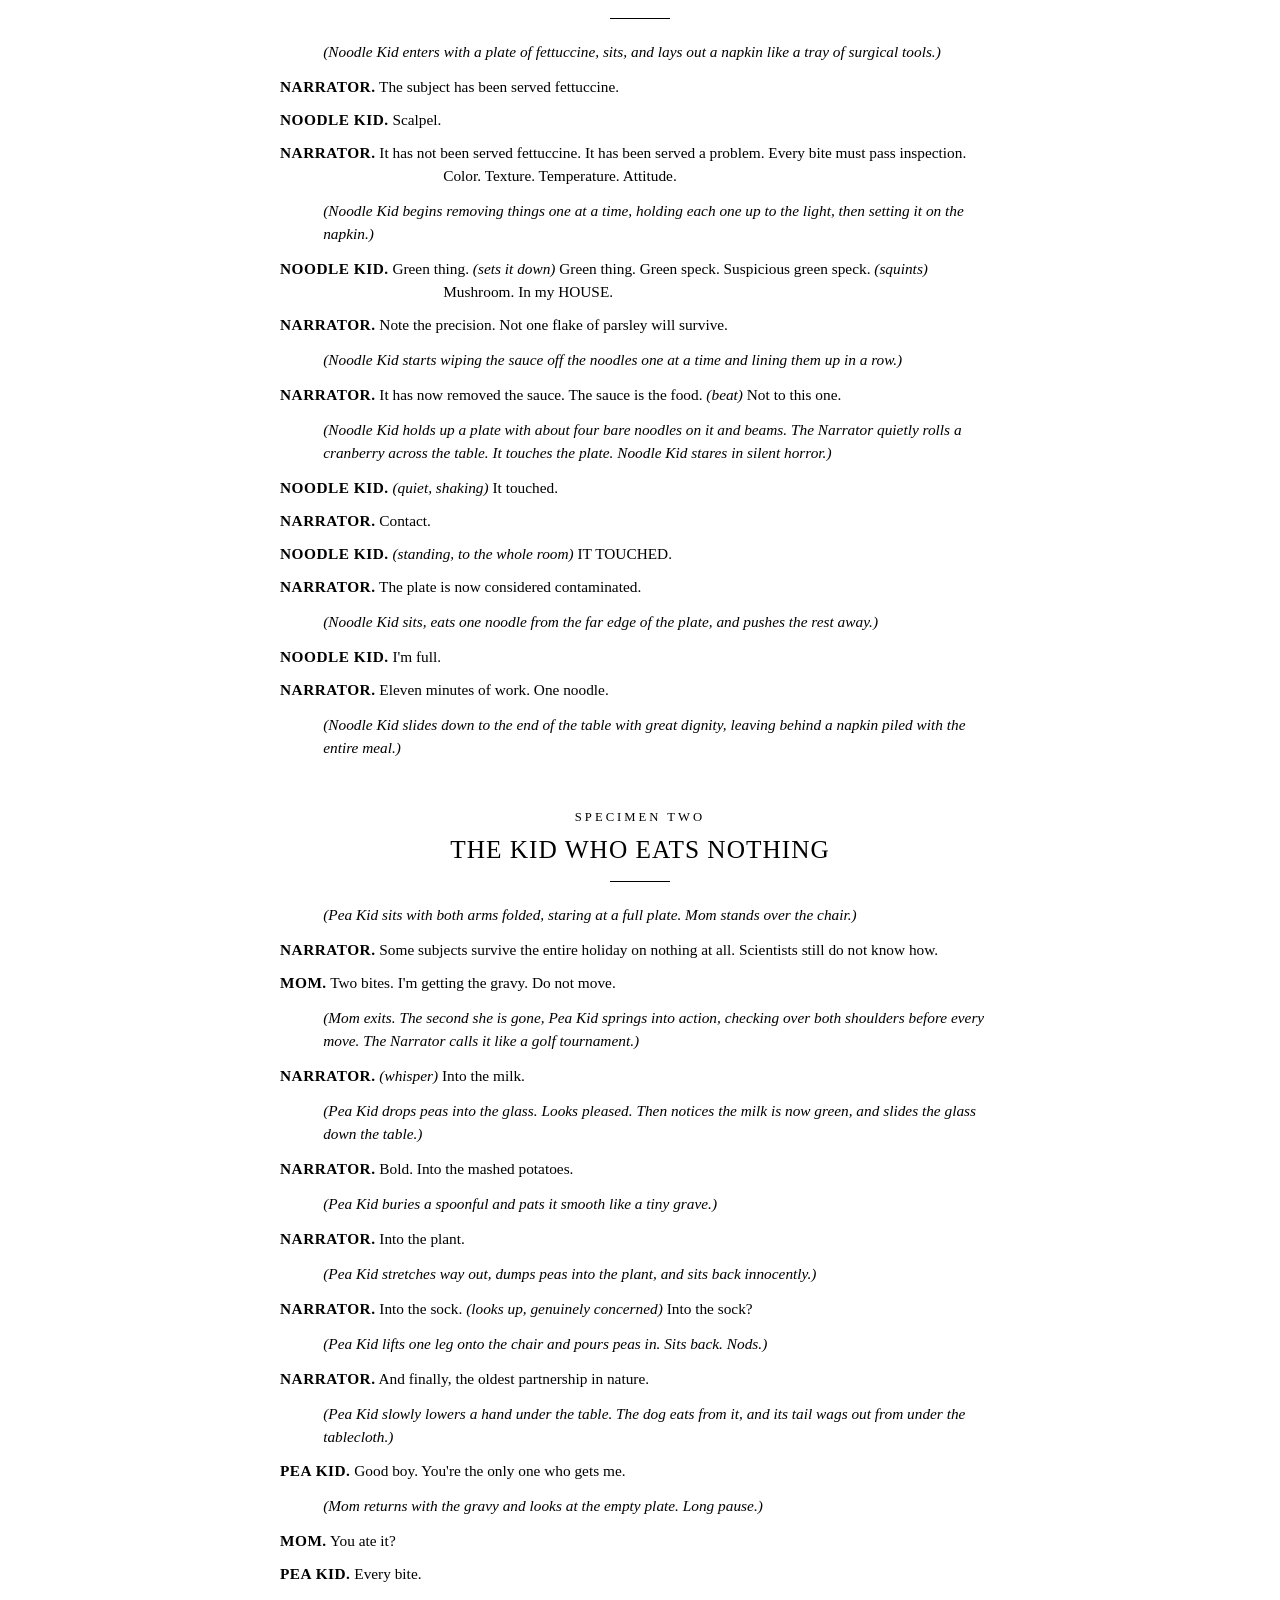
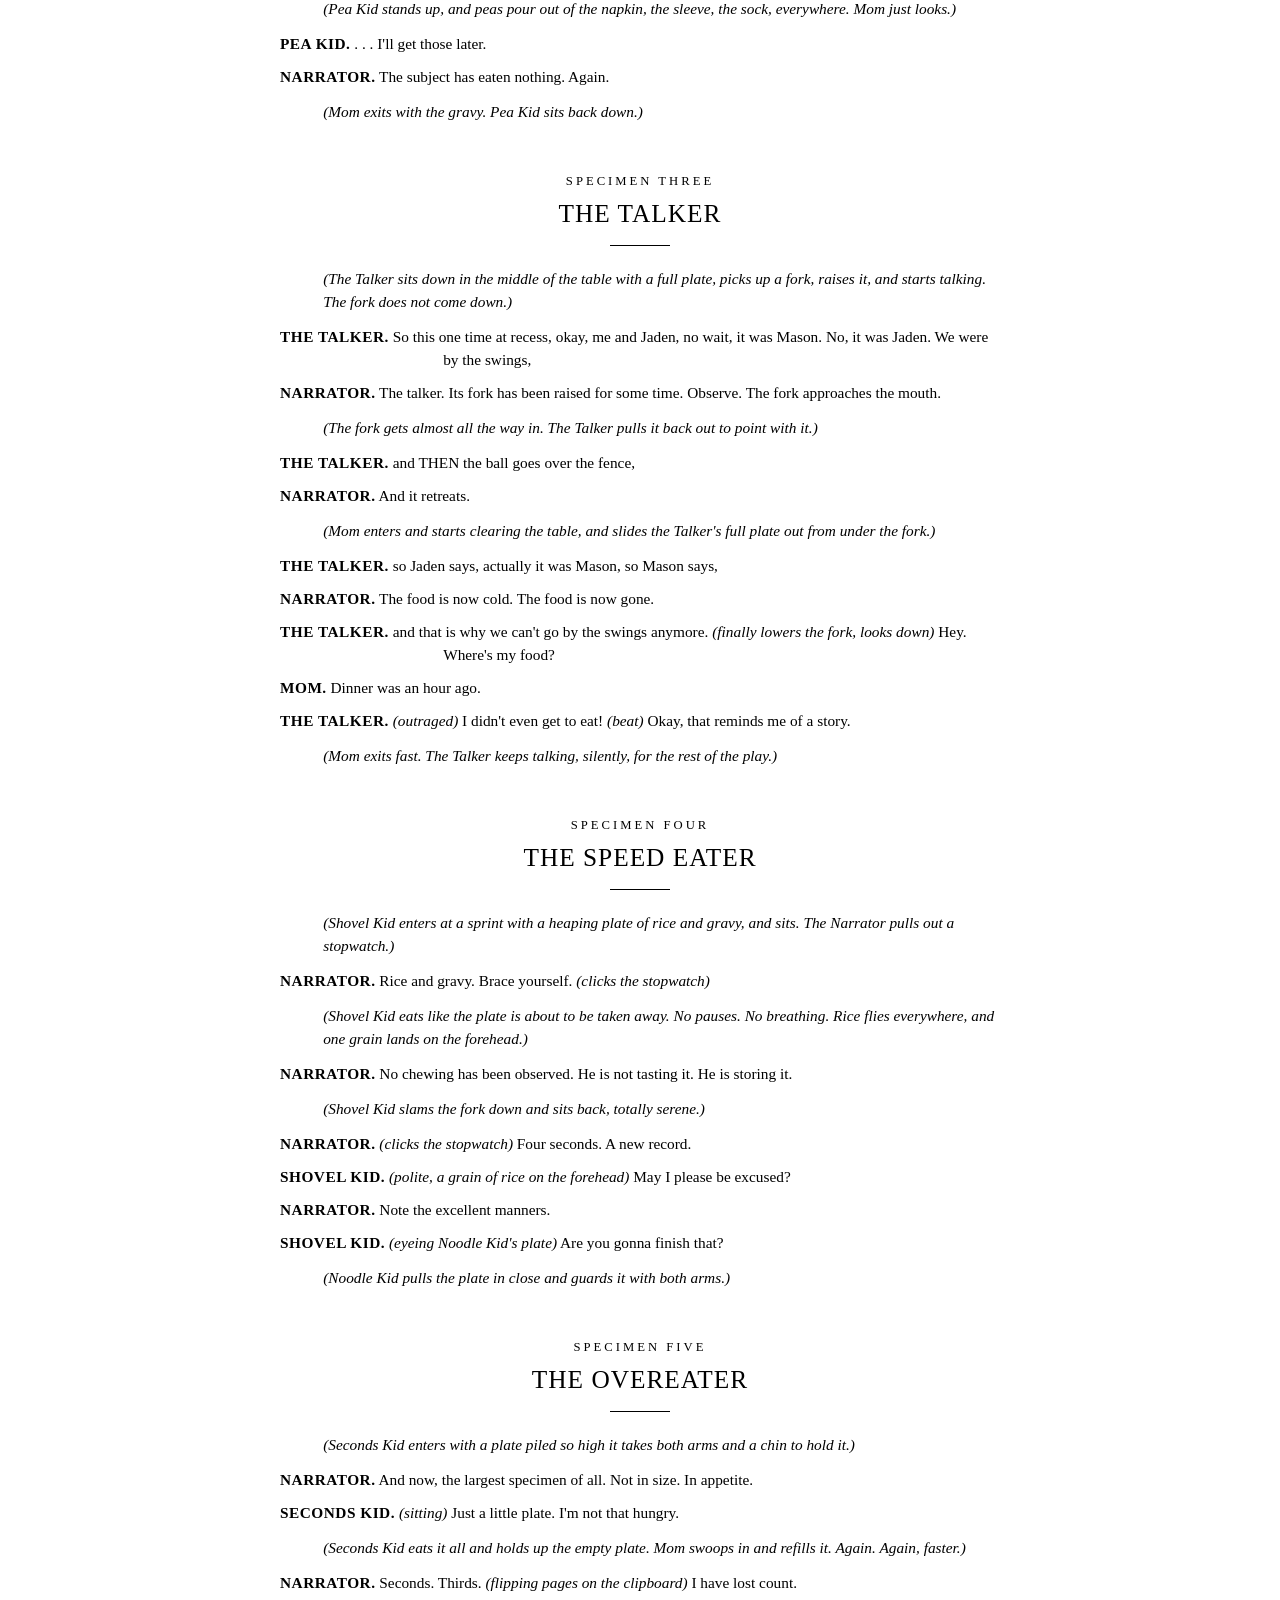
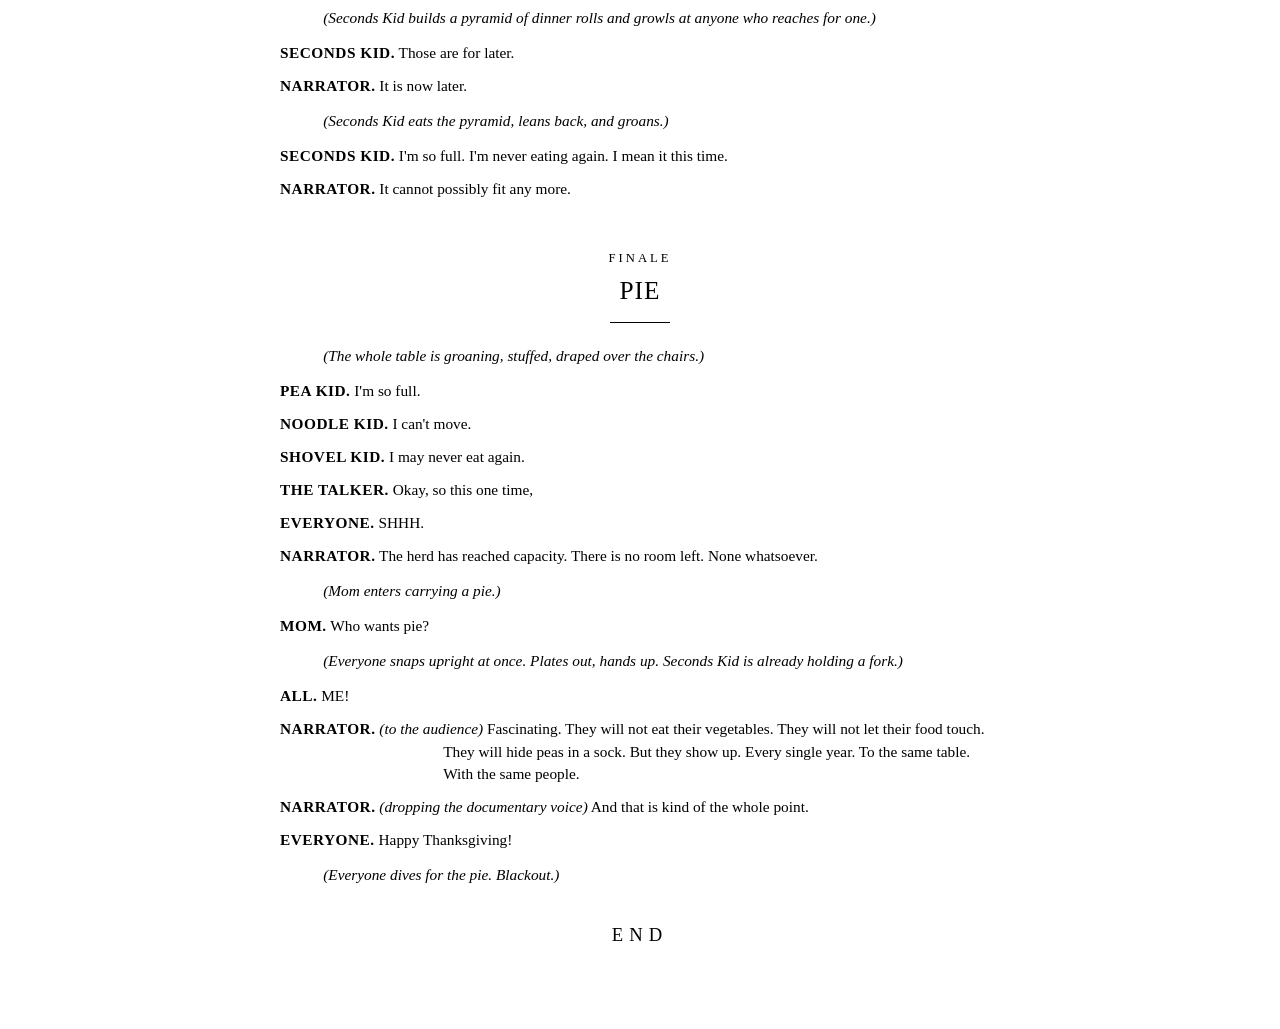
==== commit 036fc492: "Version 4: a real dog under the table eats Pea Kid's scrap" ====
--- a/play.html
+++ b/play.html
@@ -188,7 +188,7 @@
 </style>
 </head>
 <body>
-<div class="topnav"><a href="./">&larr; How Kids Eat</a><a href="How-Kids-Eat.pdf?v=3" download="How Kids Eat.pdf">Download PDF</a></div>
+<div class="topnav"><a href="./">&larr; How Kids Eat</a><a href="How-Kids-Eat.pdf?v=4" download="How Kids Eat.pdf">Download PDF</a></div>
 <div id="notesbar"></div>
 
 <!-- ============ TITLE PAGE ============ -->
@@ -202,7 +202,7 @@
     Sixth Grade Thanksgiving Program<br><br>
     Running time, about 7 minutes<br>
     Cast of 7<br><br>
-    <span class="stamp" id="stamp">Version 3, updated October 21, 2026</span>
+    <span class="stamp" id="stamp">Version 4, updated October 21, 2026</span>
   </div>
 </div>
 
@@ -221,15 +221,15 @@
 <h2 class="section">The Set</h2>
 <div class="note">
   One long table facing the audience, with the chairs behind it so the audience sees
-  every plate. A fake plant at one end. A stuffed dog under the table, or just the
-  Narrator barking.
+  every plate. A fake plant at one end. A real dog lies under the table, with its owner just offstage.
 </div>
 
 <h2 class="section">Staging Notes</h2>
 <div class="note">
   <ul class="plain">
     <li>Keep everything turned out toward the audience. If the audience cannot see the plate, the joke is gone.</li>
-    <li>Use safe stand-in food. Real dry rice, plastic peas, plain cooked noodles. Nobody actually eats on stage.</li>
+    <li>Use safe stand-in food. Real dry rice, plastic peas, plain cooked noodles. Nobody actually eats on stage, except the dog.</li>
+    <li>The handful Pea Kid passes under the table must be REAL dog-safe food (a plain cooked pea or a dog treat), never the plastic peas. Rehearse it with the dog once so it knows to wait there.</li>
     <li>Put a tarp or an old sheet under Shovel Kid.</li>
     <li>Once a kid has had their scene, they stay seated at the table, so the whole family is there for the pie.</li>
     <li>The Narrator carries the show. Cast a kid who can keep a straight face.</li>
@@ -321,7 +321,7 @@
 
   <p class="line"><span class="c">Narrator.</span> And finally, the oldest partnership in nature.</p>
 
-  <div class="dir">(Pea Kid slowly lowers a handful of peas under the table. A happy bark from under the table.)</div>
+  <div class="dir">(Pea Kid slowly lowers a hand under the table. The dog eats from it, and its tail wags out from under the tablecloth.)</div>
 
   <p class="line"><span class="c">Pea Kid.</span> Good boy. You're the only one who gets me.</p>
 
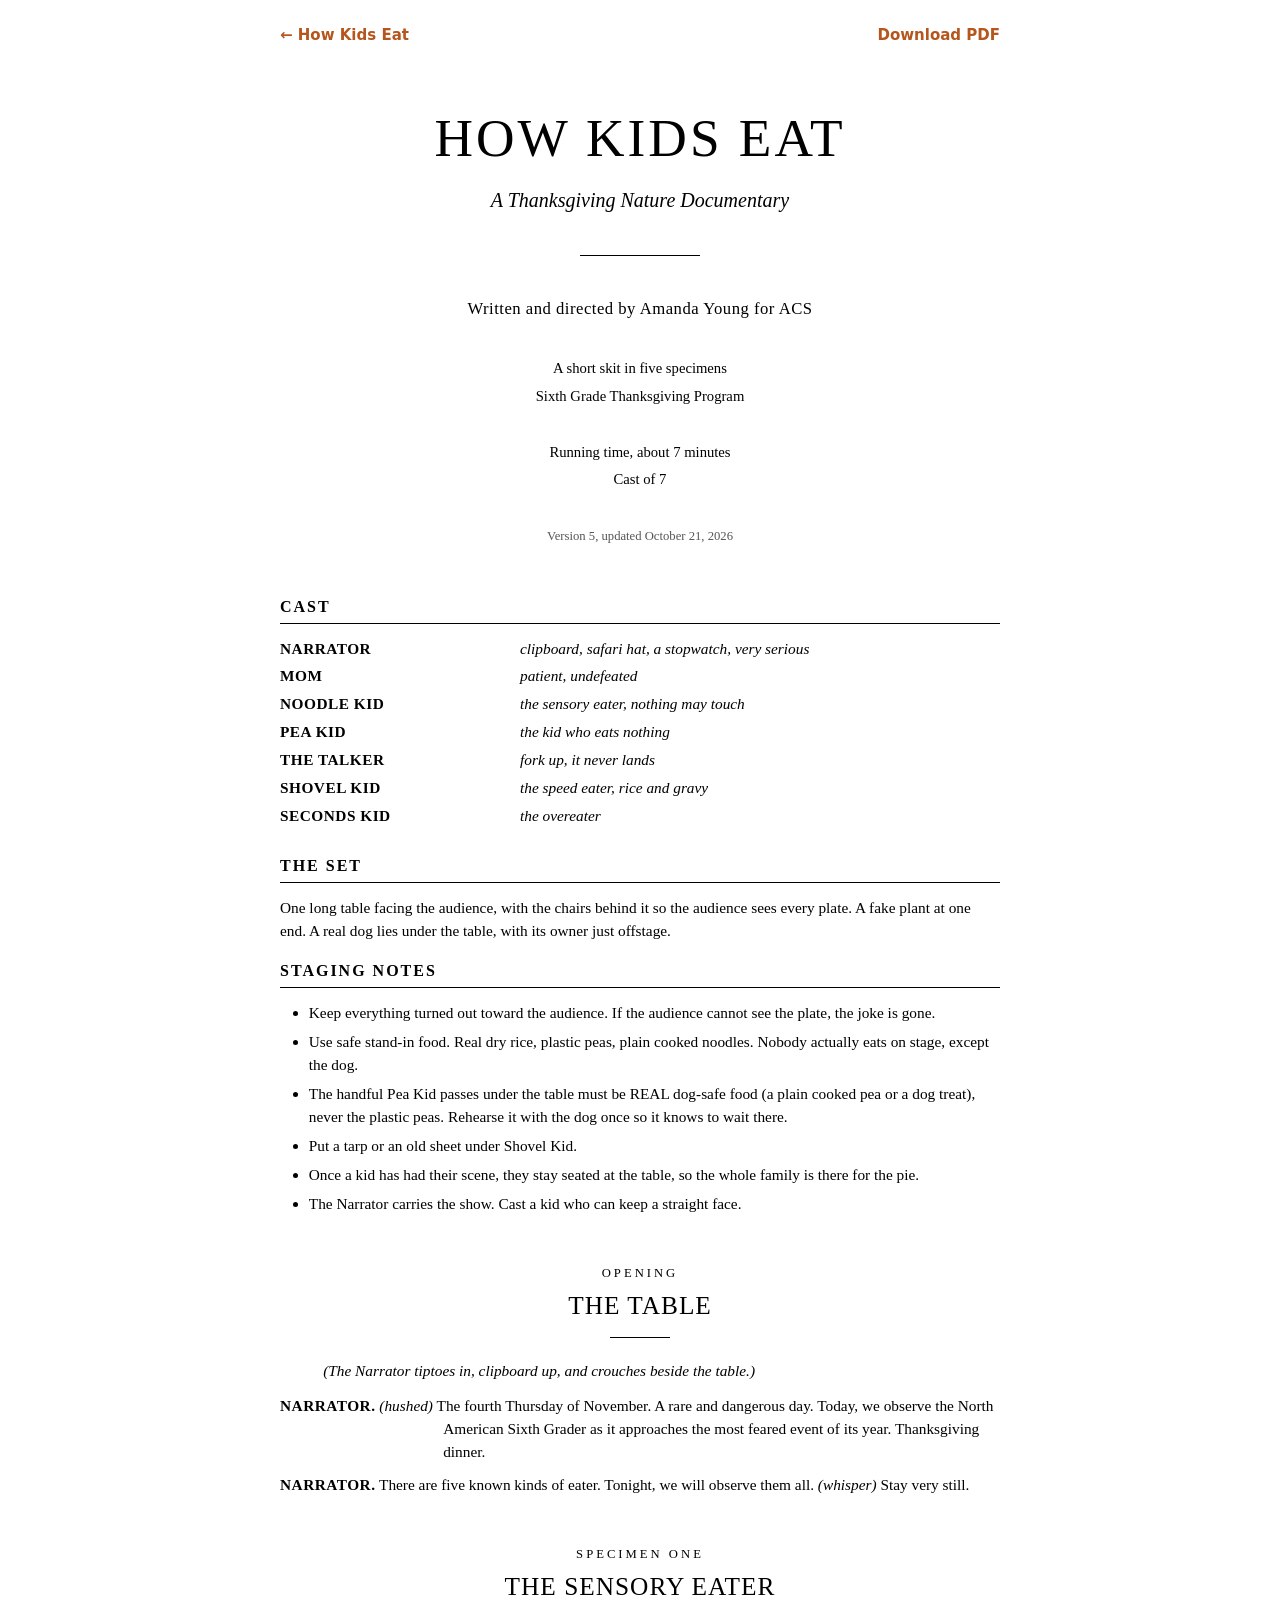
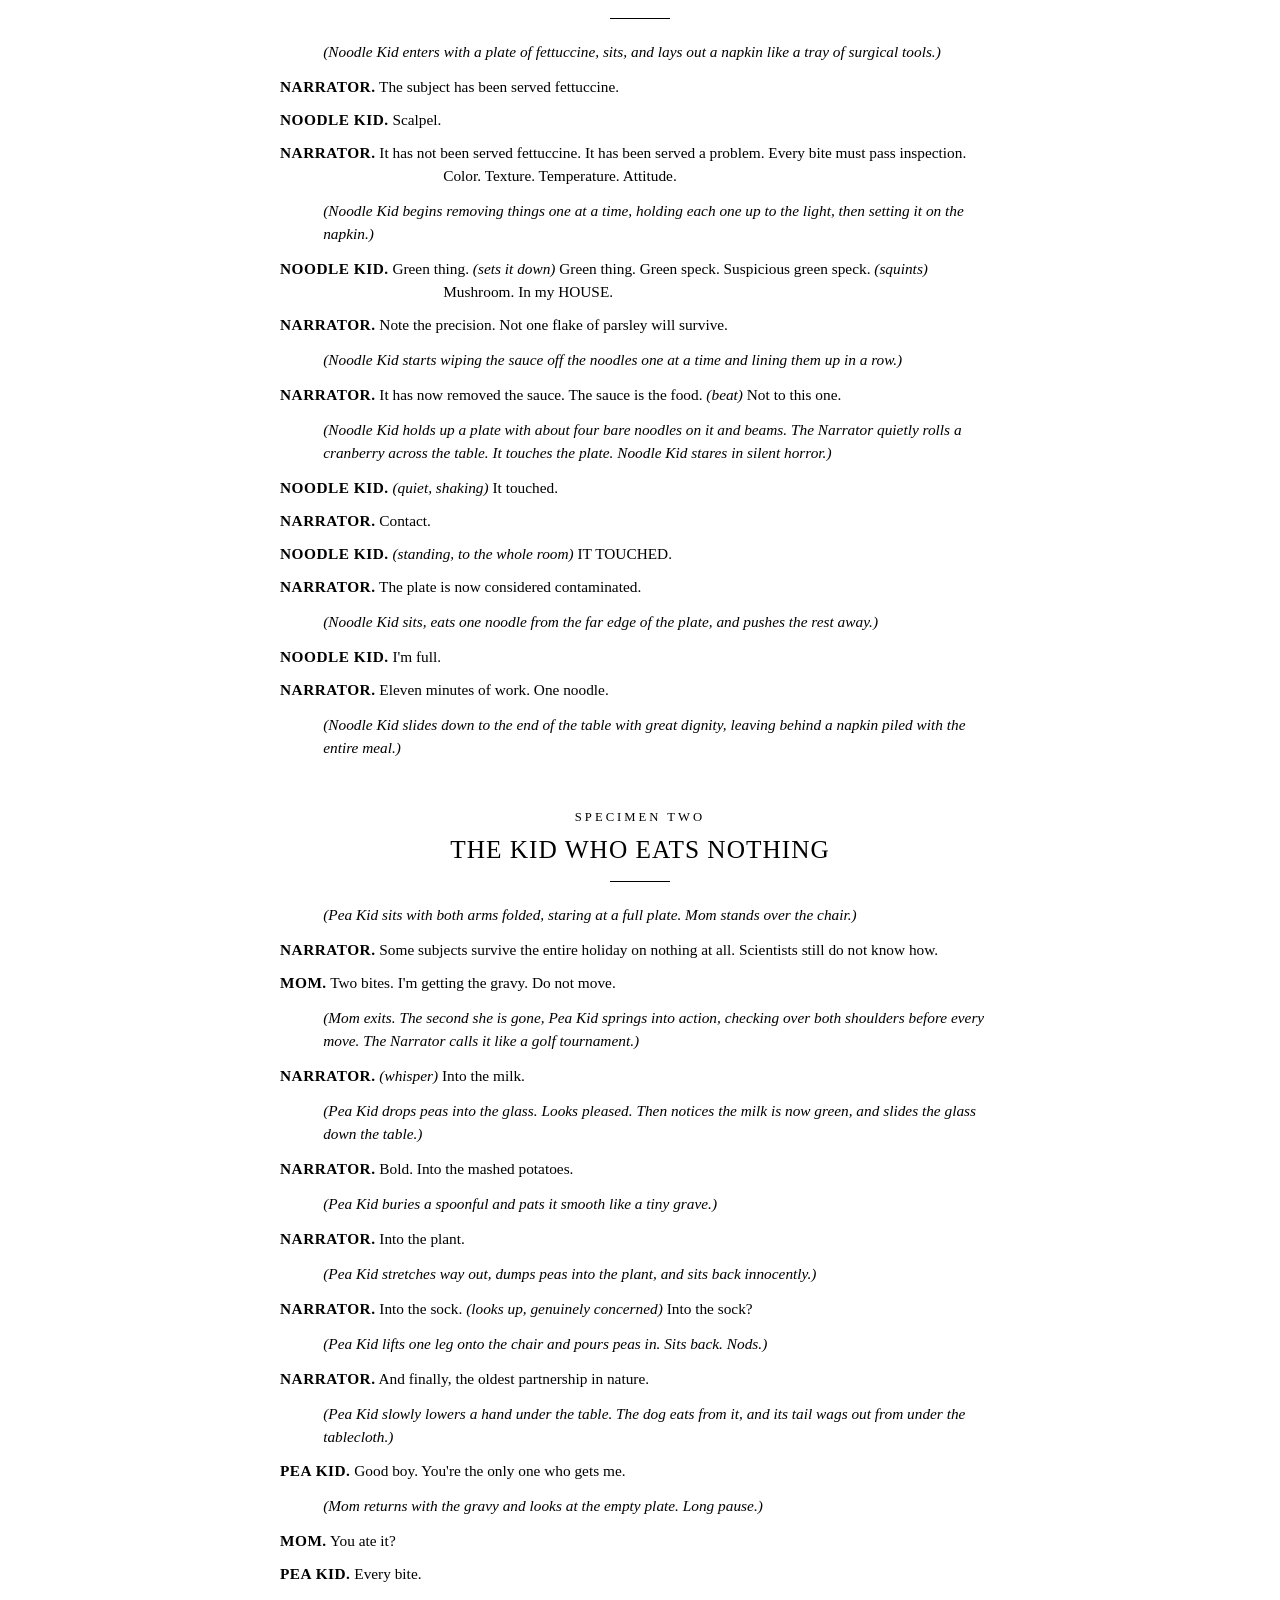
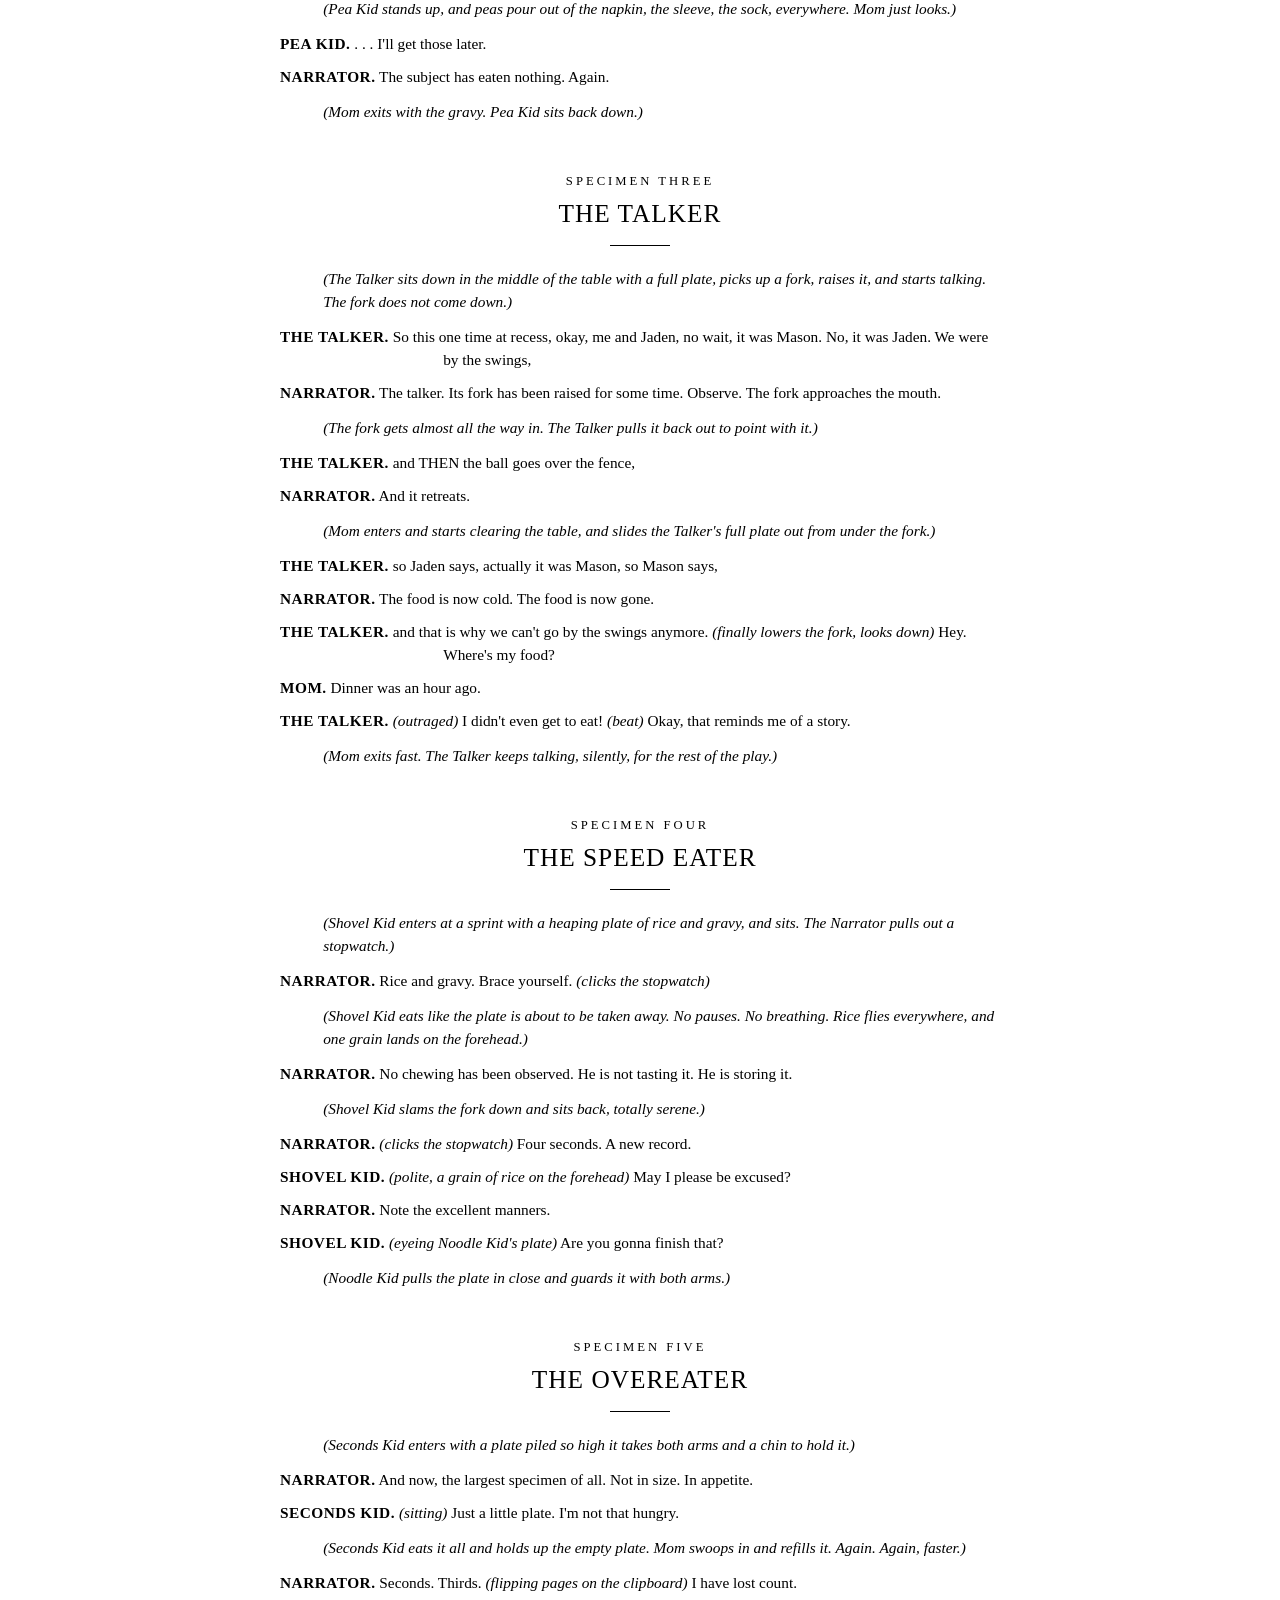
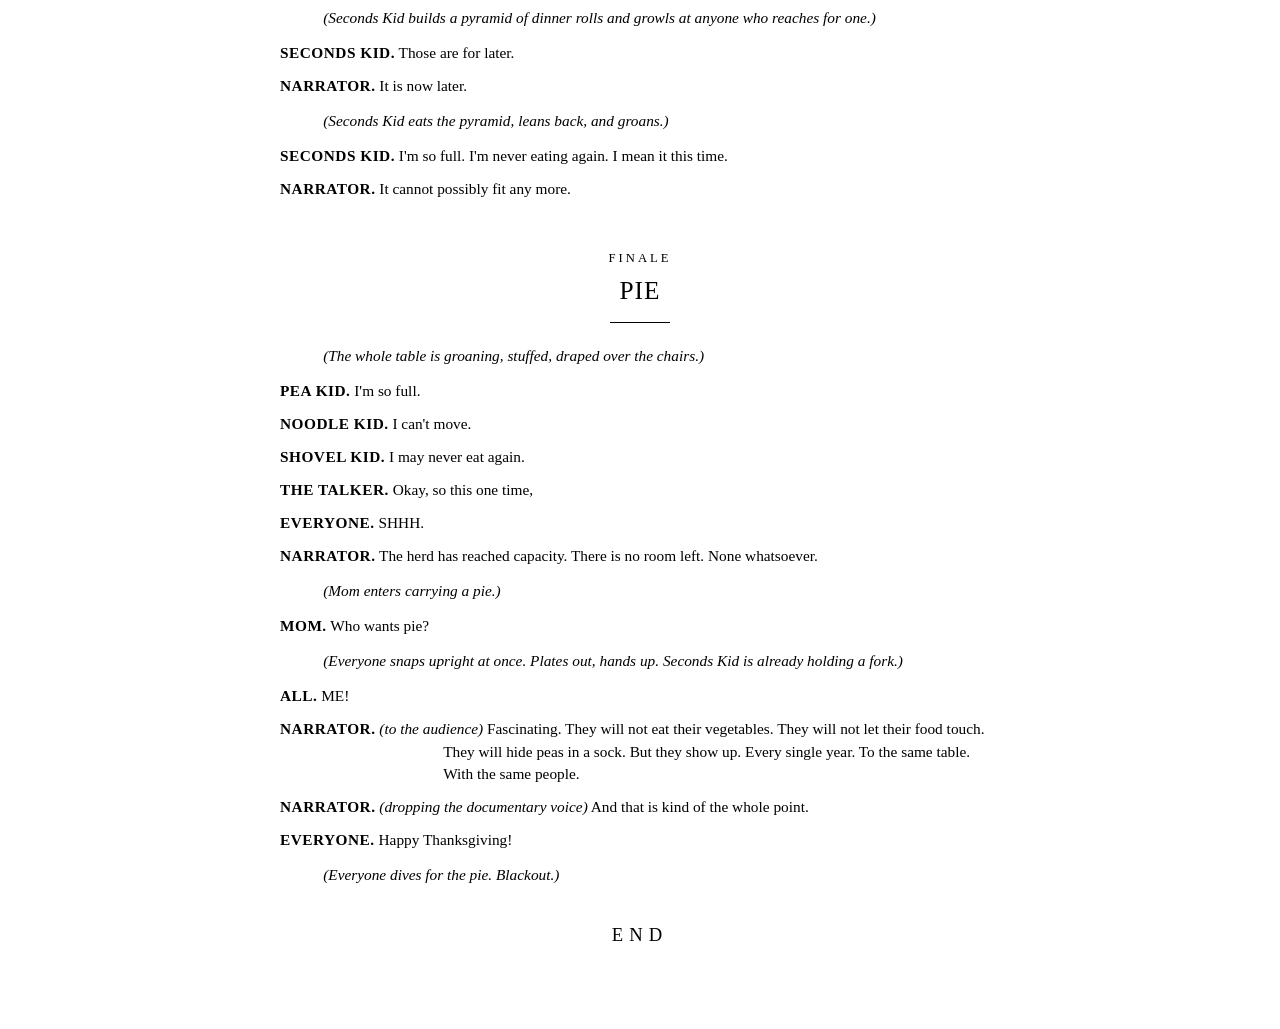
==== commit 6f2a4685: "Always fresh: a reload pulls the newest version (index + play)" ====
--- a/play.html
+++ b/play.html
@@ -3,6 +3,7 @@
 <head>
 <meta charset="utf-8">
 <meta name="viewport" content="width=device-width, initial-scale=1">
+<script id="fresh">var BUILD=5;(function(){if(location.protocol==="file:")return;fetch("version.json?t="+Date.now(),{cache:"no-store"}).then(function(r){return r.json()}).then(function(j){if(!j||!j.v||j.v===BUILD)return;var k="hke-fresh-"+j.v;try{if(sessionStorage.getItem(k))return;sessionStorage.setItem(k,"1")}catch(e){}var u=new URL(location.href);u.searchParams.set("v",j.v);location.replace(u.toString())}).catch(function(){})})();</script>
 <title>How Kids Eat</title>
 <style>
   @page { size: letter; margin: 0.85in 0.9in 0.8in 0.9in; }
@@ -188,7 +189,7 @@
 </style>
 </head>
 <body>
-<div class="topnav"><a href="./">&larr; How Kids Eat</a><a href="How-Kids-Eat.pdf?v=4" download="How Kids Eat.pdf">Download PDF</a></div>
+<div class="topnav"><a href="./">&larr; How Kids Eat</a><a href="How-Kids-Eat.pdf?v=5" download="How Kids Eat.pdf">Download PDF</a></div>
 <div id="notesbar"></div>
 
 <!-- ============ TITLE PAGE ============ -->
@@ -202,7 +203,7 @@
     Sixth Grade Thanksgiving Program<br><br>
     Running time, about 7 minutes<br>
     Cast of 7<br><br>
-    <span class="stamp" id="stamp">Version 4, updated October 21, 2026</span>
+    <span class="stamp" id="stamp">Version 5, updated October 21, 2026</span>
   </div>
 </div>
 
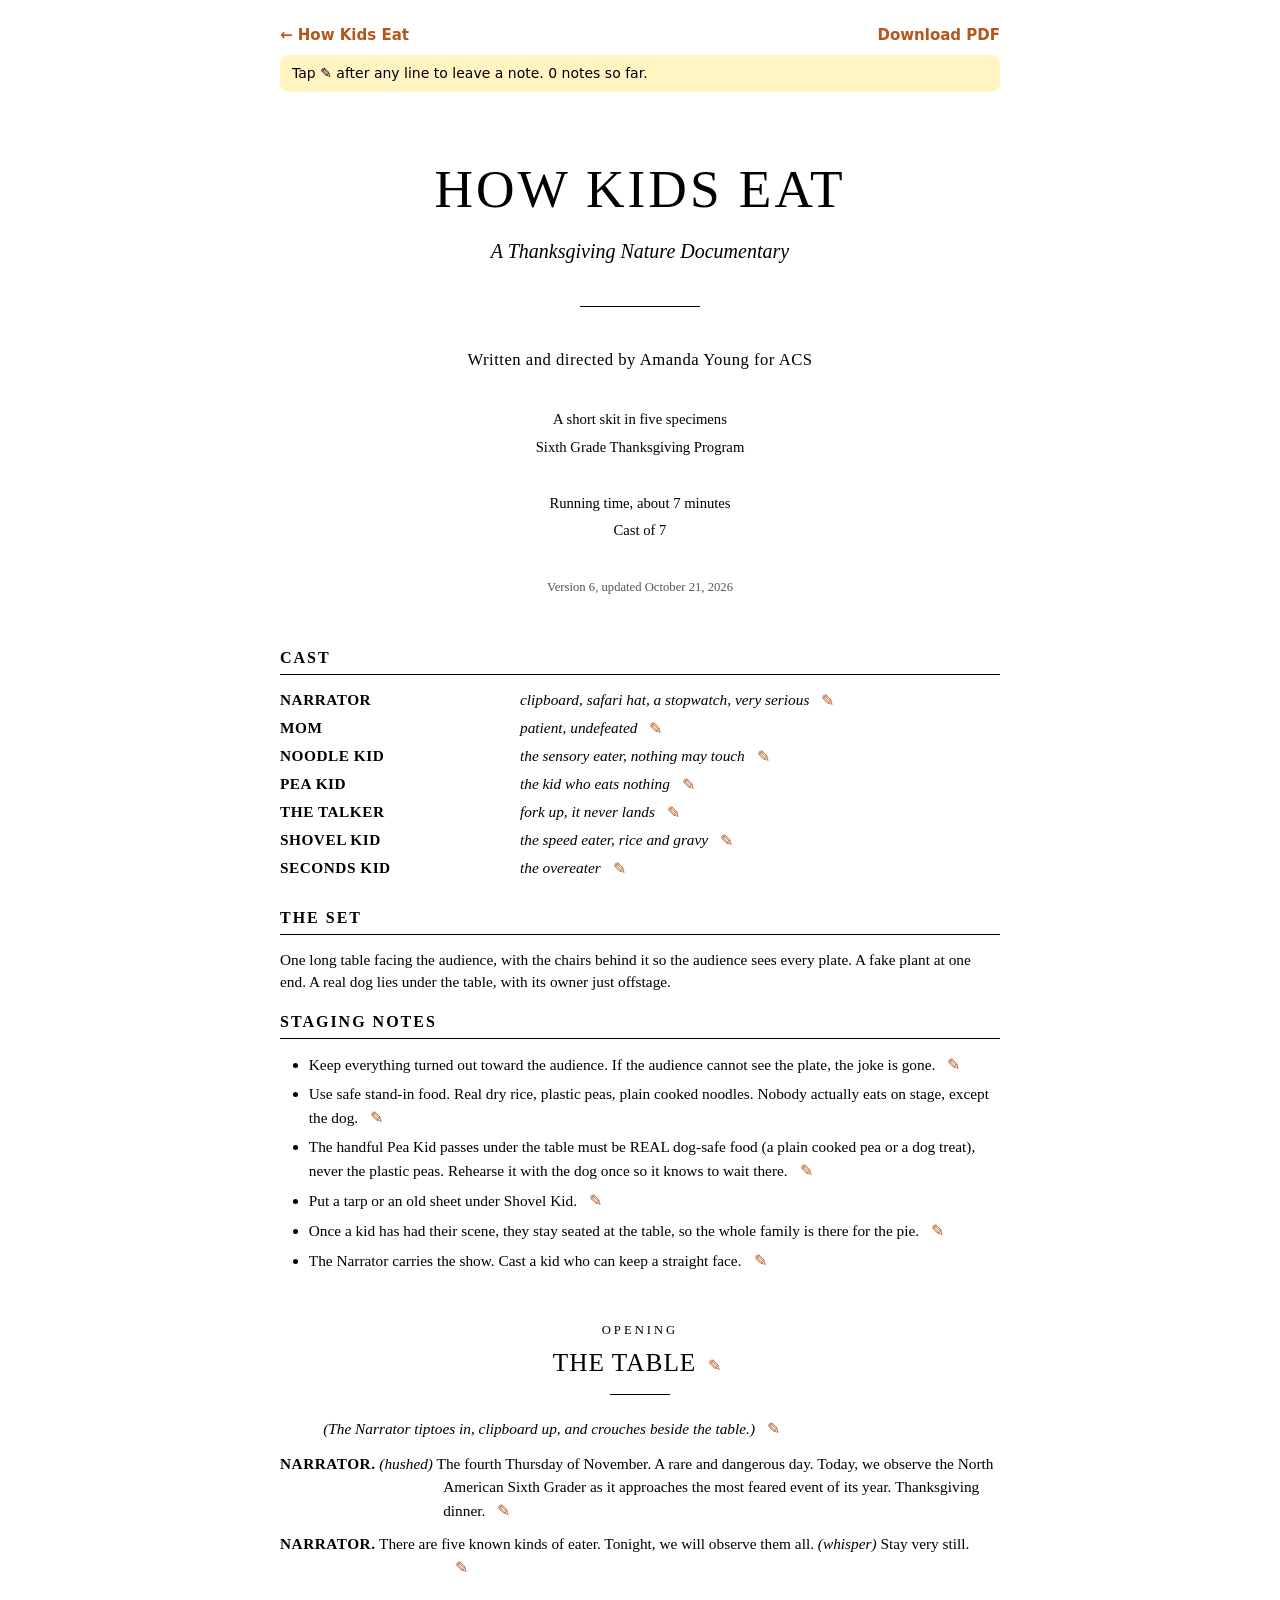
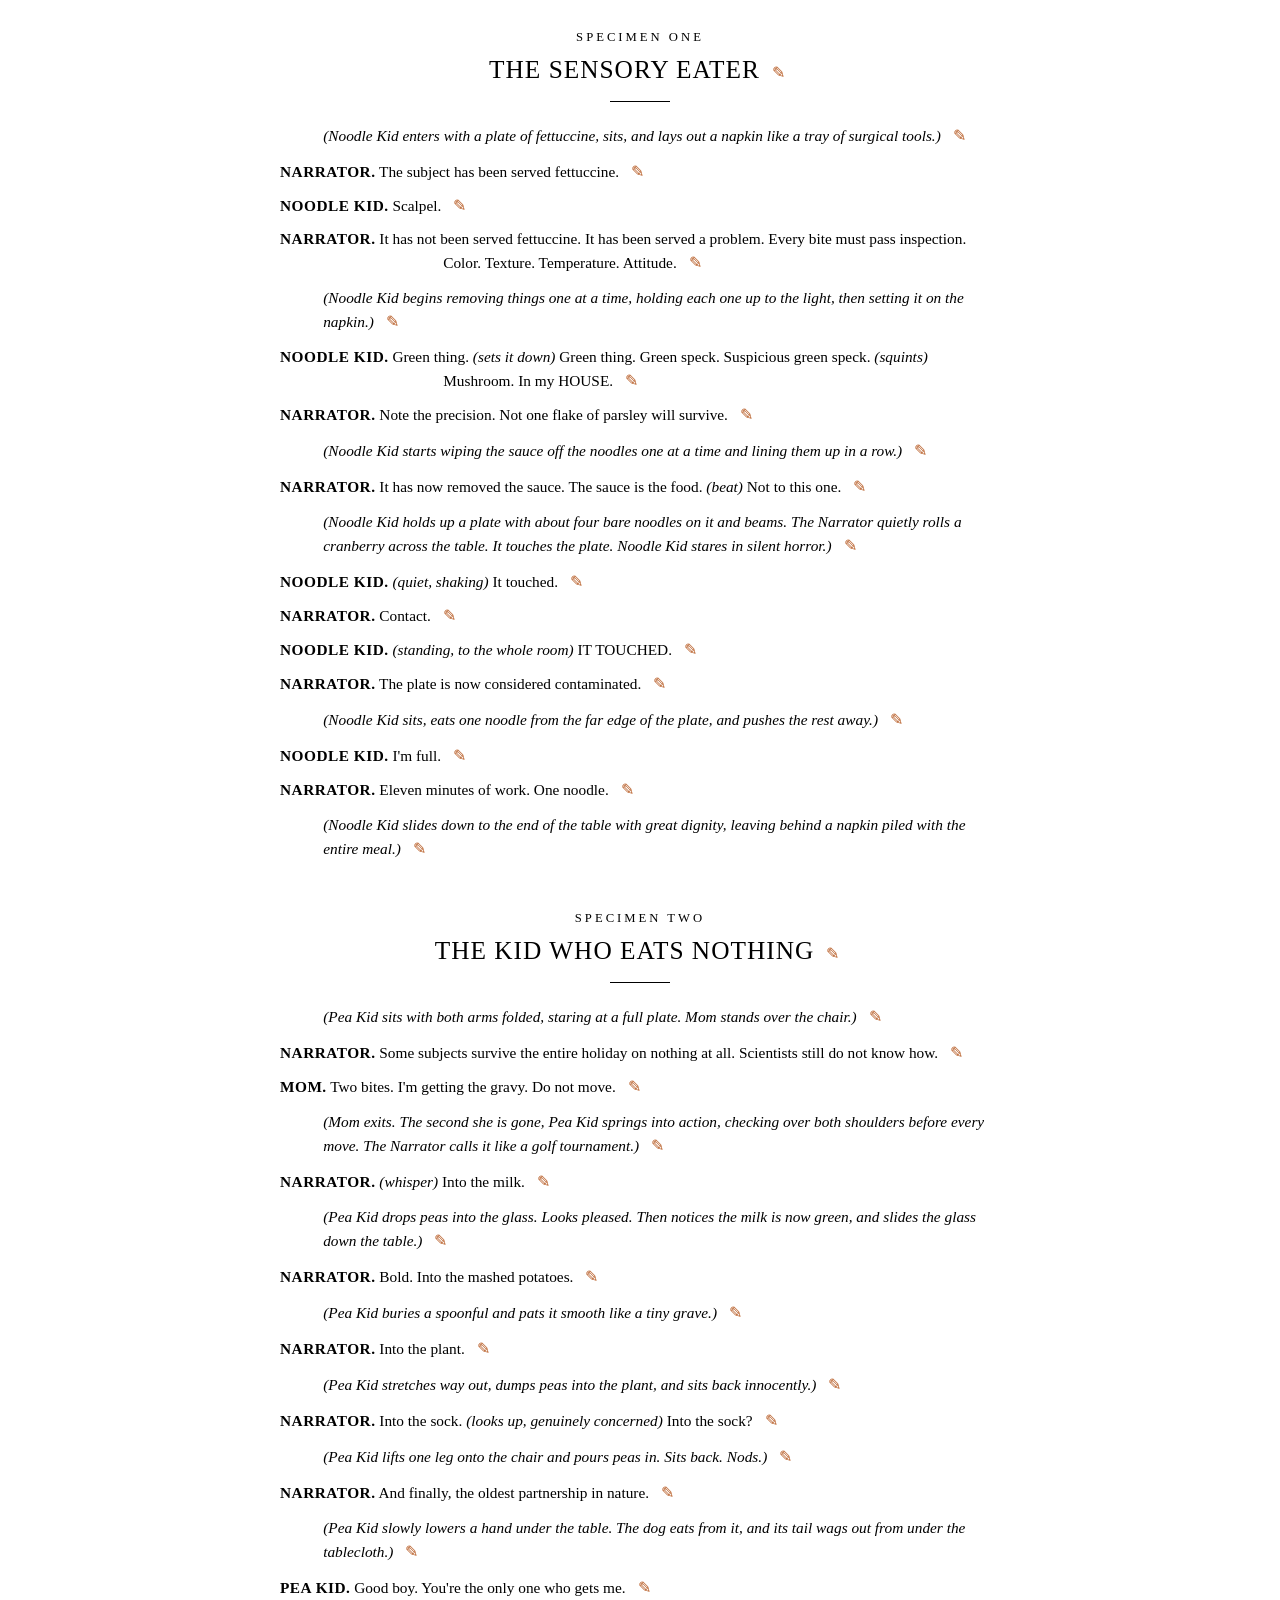
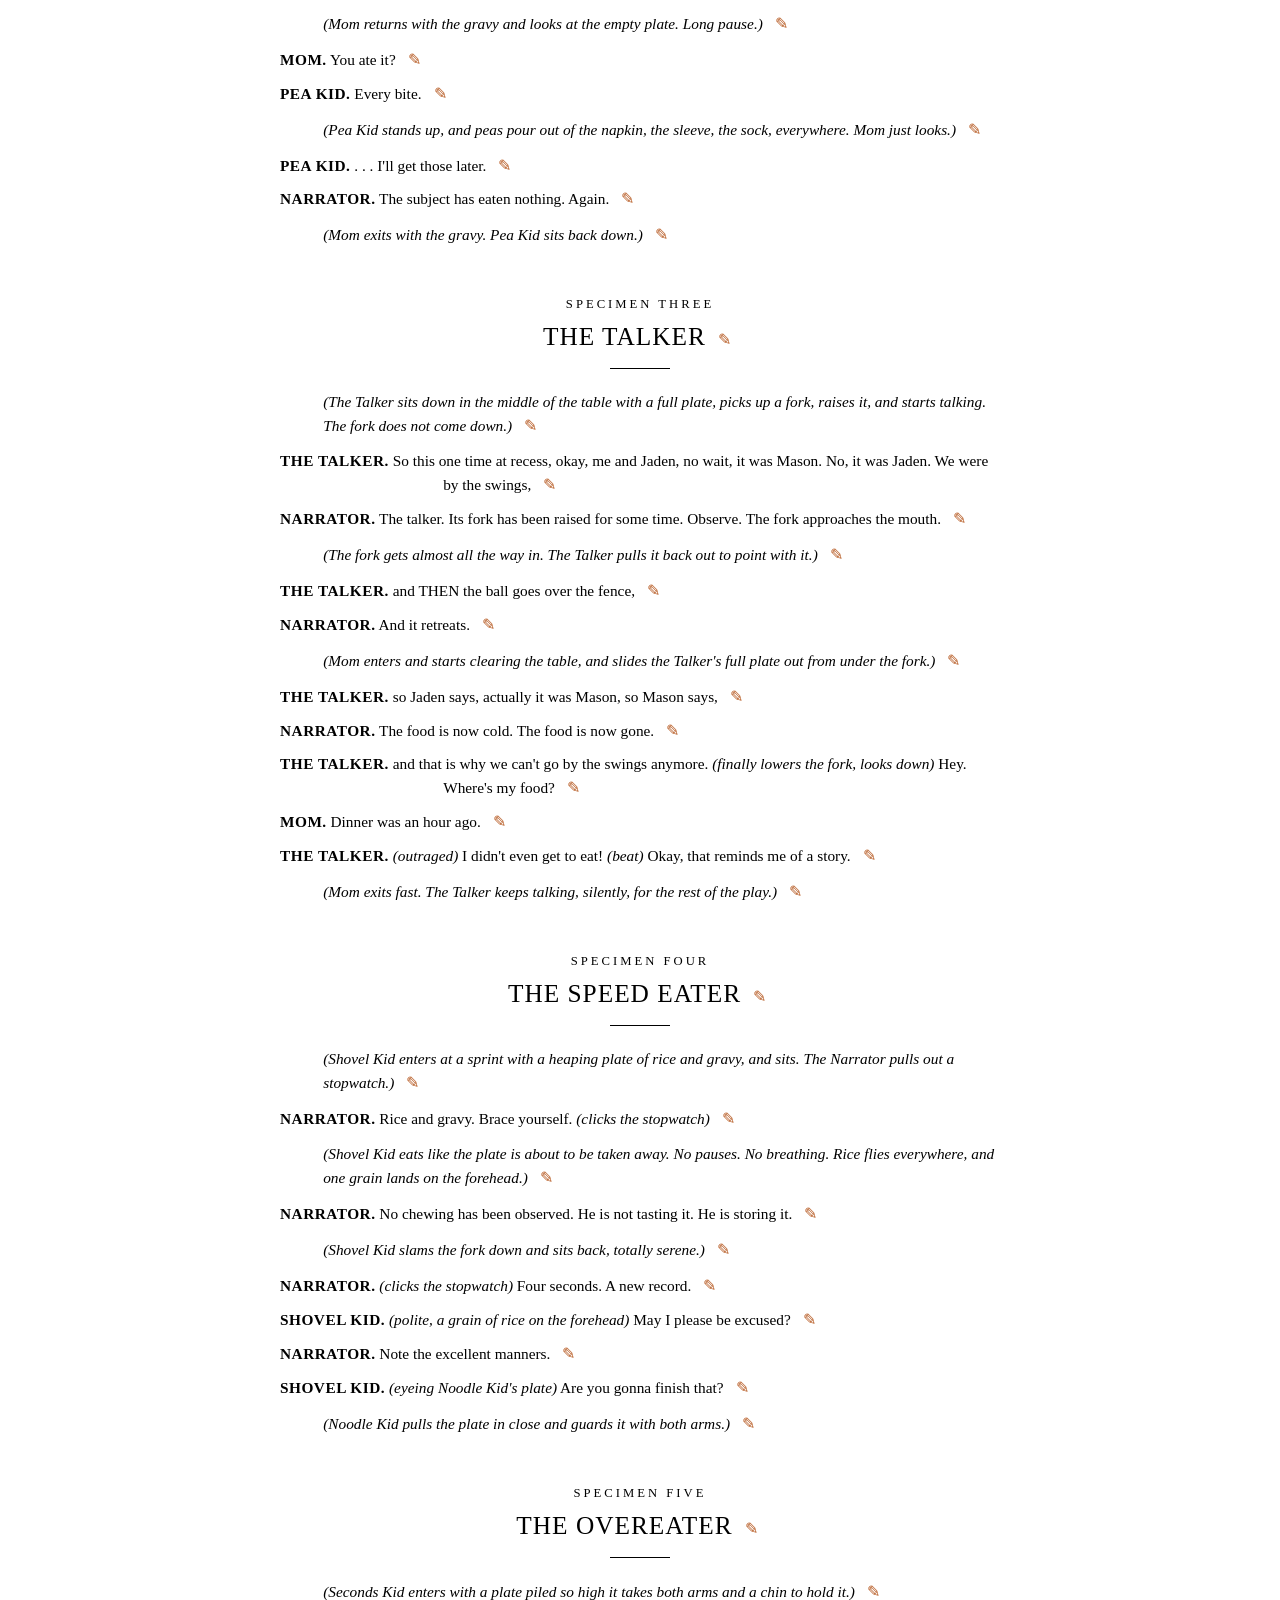
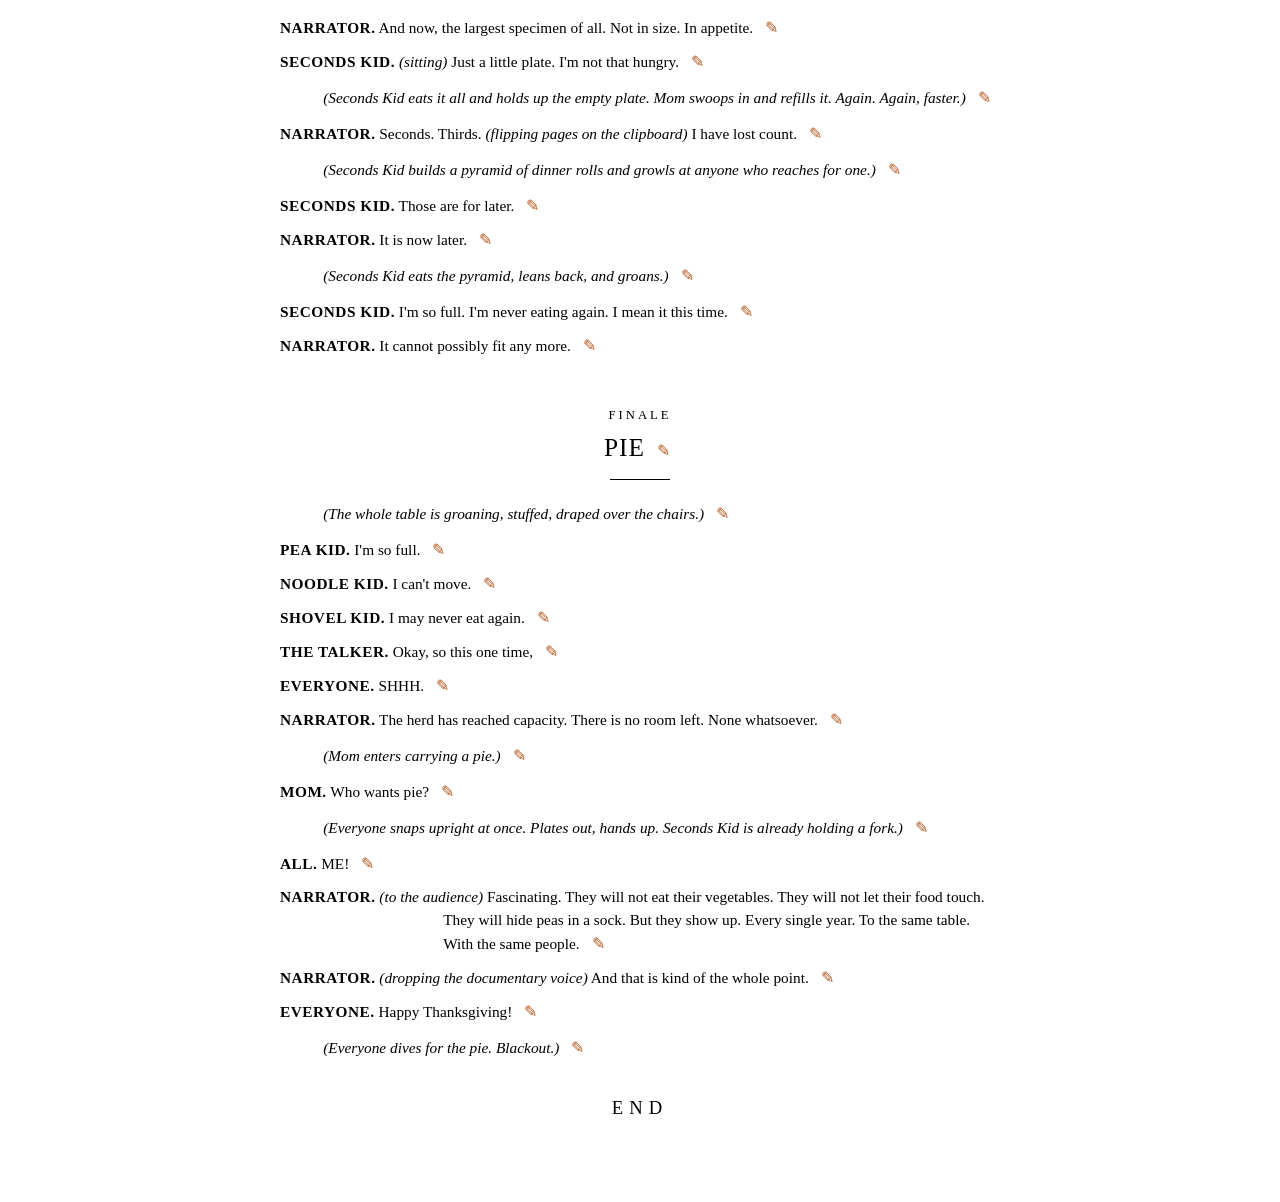
==== commit 0602b26b: "Notes for anyone with the link, name asked on the first note" ====
--- a/play.html
+++ b/play.html
@@ -3,7 +3,7 @@
 <head>
 <meta charset="utf-8">
 <meta name="viewport" content="width=device-width, initial-scale=1">
-<script id="fresh">var BUILD=5;(function(){if(location.protocol==="file:")return;fetch("version.json?t="+Date.now(),{cache:"no-store"}).then(function(r){return r.json()}).then(function(j){if(!j||!j.v||j.v===BUILD)return;var k="hke-fresh-"+j.v;try{if(sessionStorage.getItem(k))return;sessionStorage.setItem(k,"1")}catch(e){}var u=new URL(location.href);u.searchParams.set("v",j.v);location.replace(u.toString())}).catch(function(){})})();</script>
+<script id="fresh">var BUILD=6;(function(){if(location.protocol==="file:")return;fetch("version.json?t="+Date.now(),{cache:"no-store"}).then(function(r){return r.json()}).then(function(j){if(!j||!j.v||j.v===BUILD)return;var k="hke-fresh-"+j.v;try{if(sessionStorage.getItem(k))return;sessionStorage.setItem(k,"1")}catch(e){}var u=new URL(location.href);u.searchParams.set("v",j.v);location.replace(u.toString())}).catch(function(){})})();</script>
 <title>How Kids Eat</title>
 <style>
   @page { size: letter; margin: 0.85in 0.9in 0.8in 0.9in; }
@@ -189,7 +189,7 @@
 </style>
 </head>
 <body>
-<div class="topnav"><a href="./">&larr; How Kids Eat</a><a href="How-Kids-Eat.pdf?v=5" download="How Kids Eat.pdf">Download PDF</a></div>
+<div class="topnav"><a href="./">&larr; How Kids Eat</a><a href="How-Kids-Eat.pdf?v=6" download="How Kids Eat.pdf">Download PDF</a></div>
 <div id="notesbar"></div>
 
 <!-- ============ TITLE PAGE ============ -->
@@ -203,7 +203,7 @@
     Sixth Grade Thanksgiving Program<br><br>
     Running time, about 7 minutes<br>
     Cast of 7<br><br>
-    <span class="stamp" id="stamp">Version 5, updated October 21, 2026</span>
+    <span class="stamp" id="stamp">Version 6, updated October 21, 2026</span>
   </div>
 </div>
 
@@ -463,7 +463,17 @@
   const API = "https://api.jobhubgo.com/api/yam/";
   const h = new URLSearchParams(location.hash.slice(1));
   if (h.get("c")) { localStorage.setItem("hke.c", h.get("c")); localStorage.setItem("hke.n", h.get("n") || "Someone"); history.replaceState(null, "", location.pathname); }
-  const KEY = localStorage.getItem("hke.c"), WHO = localStorage.getItem("hke.n");
+  // Anyone with the link can leave notes now (his ask 10-21); the name is asked on the first note.
+  const KEY = localStorage.getItem("hke.c") || "hke-3dcc86e84bba3e92";
+  let WHO = localStorage.getItem("hke.n");
+  function askName() {
+    while (!WHO) {
+      const n = prompt("Your name, so everyone knows who left the note:");
+      if (n === null) return false;
+      if (n.trim()) { WHO = n.trim().slice(0, 40); localStorage.setItem("hke.n", WHO); }
+    }
+    return true;
+  }
   let V = 0;
 
   fetch("version.json?t=" + Date.now(), { cache: "no-store" }).then(r => r.json()).then(j => {
@@ -501,6 +511,7 @@
     const b = document.createElement("button");
     b.className = "pen"; b.textContent = "✎"; b.title = "Add a note";
     b.onclick = async () => {
+      if (!askName()) return;
       const t = prompt("Note on: \"" + quote(el).slice(0, 60) + "\"");
       if (!t || !t.trim()) return;
       await save(cur => cur.concat({ id: Date.now().toString(36) + Math.random().toString(36).slice(2, 6), i, quote: quote(el), text: t.trim(), who: WHO, at: new Date().toISOString(), v: V }));
@@ -537,7 +548,7 @@
       placed++;
     }
     const bar = document.getElementById("notesbar");
-    bar.textContent = "Notes on, as " + WHO + ". Tap ✎ after any line. " + placed + " note" + (placed === 1 ? "" : "s") + " so far.";
+    bar.textContent = (WHO ? "Notes on, as " + WHO + ". " : "") + "Tap ✎ after any line to leave a note. " + placed + " note" + (placed === 1 ? "" : "s") + " so far.";
   }
 
   load().then(c => { comments = c || []; draw(); });
